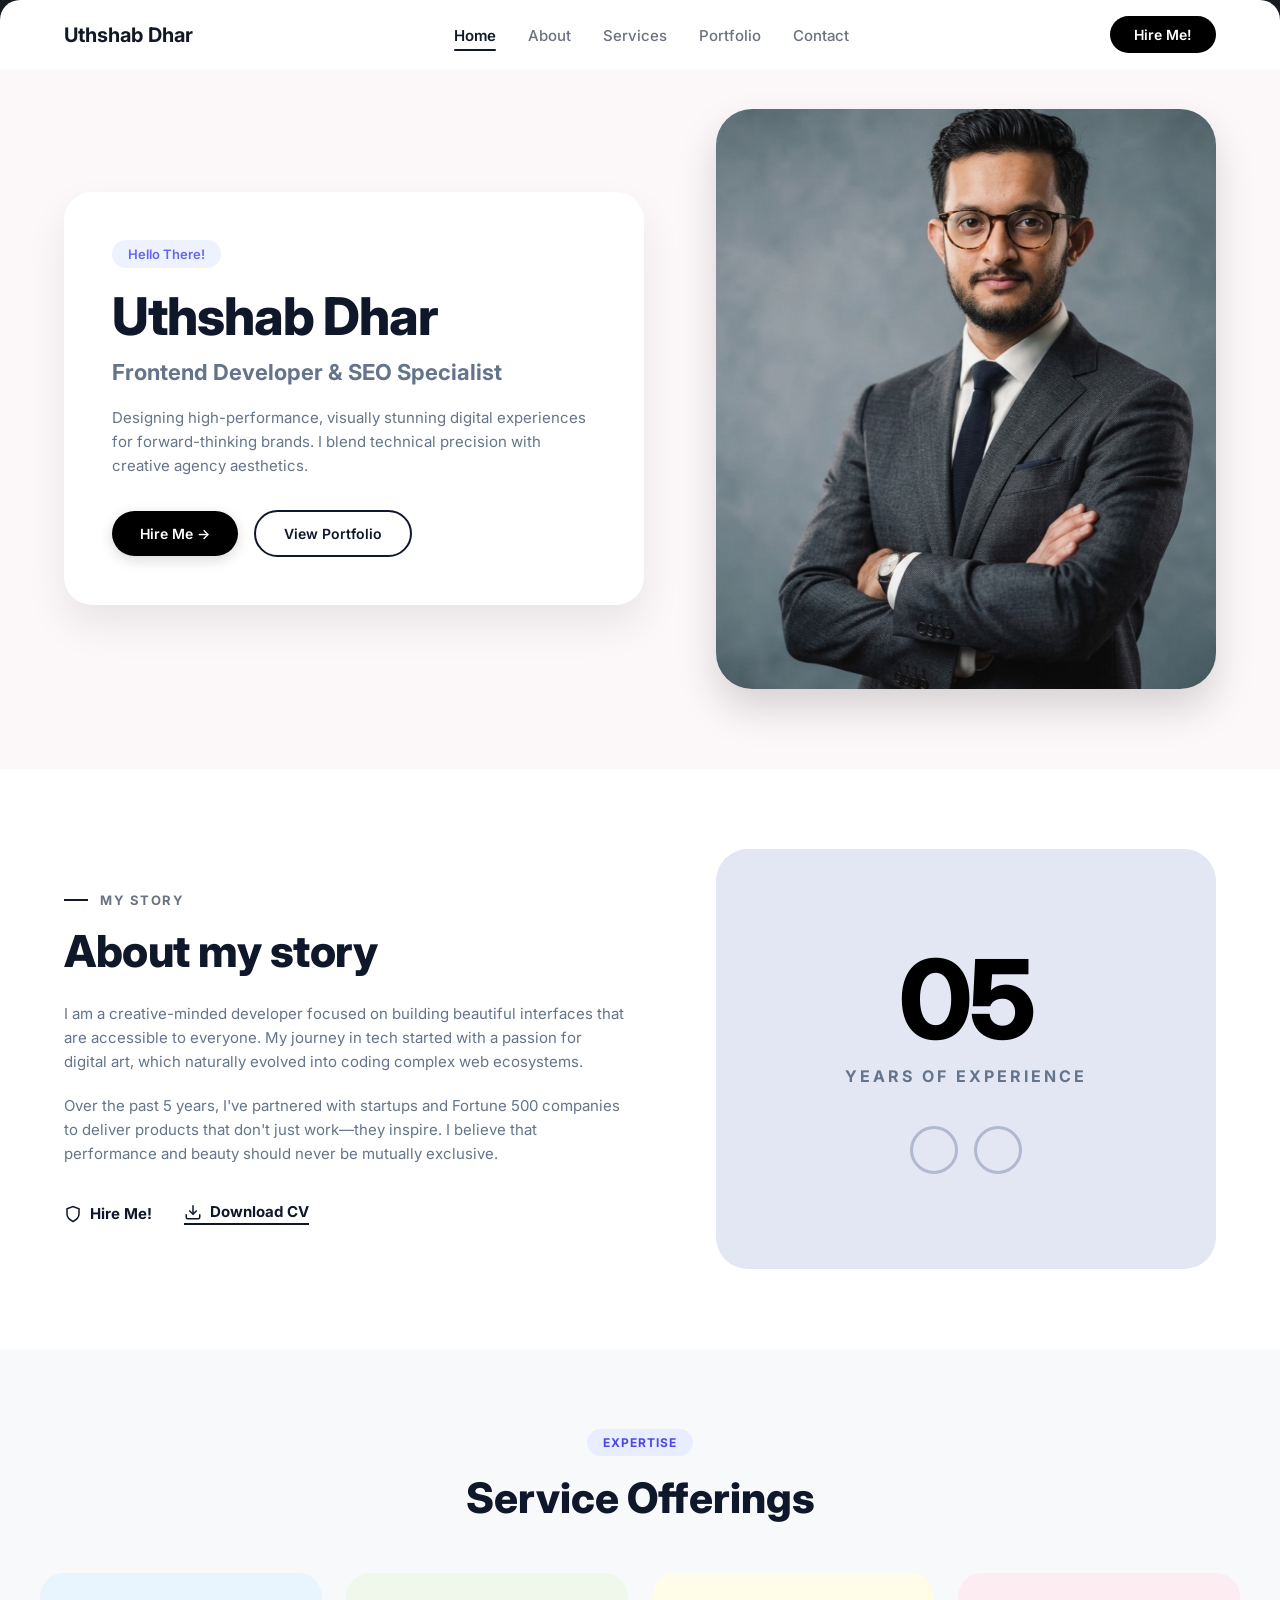
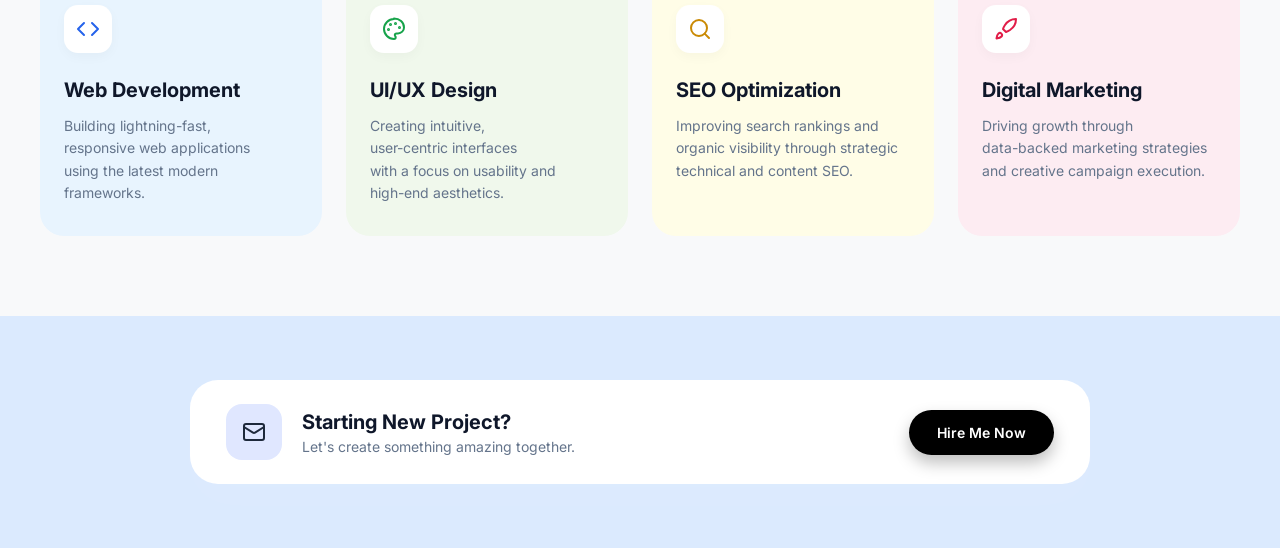
==== index.html @ c1a47508 "Update portfolio code  expartise card, cta banner" ====
<!DOCTYPE html>
<html lang="en">
<head>
    <meta charset="UTF-8">
    <meta name="viewport" content="width=device-width, initial-scale=1.0">
    <title>Uthshsab Dhar</title>
    <link rel="stylesheet" href="/style.css">
</head>
<body>
  <!-- nav start -->
    <header class="navbar-container">
  <nav class="navbar">
    <!-- Brand / Name Logo -->
    <a href="#" class="logo">Uthshab Dhar</a>

    <!-- Navigation Links -->
    <ul class="nav-links">
      <li><a href="#" class="nav-link active">Home</a></li>
      <li><a href="#" class="nav-link">About</a></li>
      <li><a href="#" class="nav-link">Services</a></li>
      <li><a href="#" class="nav-link">Portfolio</a></li>
      <li><a href="#" class="nav-link">Contact</a></li>
    </ul>

    <!-- Action Button -->
    <a href="#contact" class="btn-primary">Hire Me!</a>
  </nav>
</header>
<!-- nav part end -->

<!-- hero section start -->
<section class="hero-section">
  <div class="hero-container">
    
    <!-- Left Floating Content Card -->
    <div class="hero-card">
      <span class="greeting-badge">Hello There!</span>
      
      <h1 class="hero-title">
        Uthshab Dhar
      </h1>
      
      <h2 class="hero-subtitle">
        Frontend Developer & SEO Specialist
      </h2>
      
      <p class="hero-description">
        Designing high-performance, visually stunning digital experiences for forward-thinking brands. I blend technical precision with creative agency aesthetics.
      </p>
      
      <div class="hero-cta-group">
        <a href="#contact" class="btn-black">Hire Me &rarr;</a>
        <a href="#portfolio" class="btn-outline">View Portfolio</a>
      </div>
    </div>

    <!-- Right Image Card -->
    <div class="hero-image-wrapper">
      <img src="/Image_ icons/Uthshab portfolio.jpg" alt="Uthshab Dhar" class="hero-img" />
    </div>

  </div>
</section>

<!-- hero section end -->

<!--  My story start -->
  <section class="about-section">
  <div class="about-container">
    
    <!-- Left Column: Story Content -->
    <div class="about-content">
      <div class="section-tag">
        <span class="tag-line"></span>
        <span class="tag-text">MY STORY</span>
      </div>

      <h2 class="about-title">About my story</h2>

      <p class="about-text">
        I am a creative-minded developer focused on building beautiful interfaces that are accessible to everyone. My journey in tech started with a passion for digital art, which naturally evolved into coding complex web ecosystems.
      </p>

      <p class="about-text">
        Over the past 5 years, I've partnered with startups and Fortune 500 companies to deliver products that don't just work—they inspire. I believe that performance and beauty should never be mutually exclusive.
      </p>

      <!-- Action Links -->
      <div class="about-actions">
        <a href="#contact" class="action-btn">
          <svg width="18" height="18" viewBox="0 0 24 24" fill="none" stroke="currentColor" stroke-width="2"><path d="M12 22s8-4 8-10V5l-8-3-8 3v7c0 6 8 10 8 10z"/></svg>
          Hire Me!
        </a>
        <a href="cv.pdf" download class="action-btn download-link">
          <svg width="18" height="18" viewBox="0 0 24 24" fill="none" stroke="currentColor" stroke-width="2"><path d="M21 15v4a2 2 0 0 1-2 2H5a2 2 0 0 1-2-2v-4"/><polyline points="7 10 12 15 17 10"/><line x1="12" y1="15" x2="12" y2="3"/></svg>
          Download CV
        </a>
      </div>
    </div>

    <!-- Right Column: Experience Card -->
    <div class="experience-card">
      <div class="stat-number">05</div>
      <div class="stat-label">YEARS OF EXPERIENCE</div>
      <div class="card-dots">
        <span class="dot"></span>
        <span class="dot"></span>
      </div>
    </div>

  </div>
</section>
<!--  My story end -->

<!-- Expertise card start  -->
<section class="services-section">
  <!-- Section Badge & Header -->
  <div class="services-header">
    <span class="badge">EXPERTISE</span>
    <h2>Service Offerings</h2>
  </div>

  <!-- Cards Grid -->
  <div class="services-grid">
    <!-- Card 1: Web Development -->
    <div class="service-card card-blue">
      <div class="icon-box">
        <svg xmlns="http://www.w3.org/2000/svg" width="24" height="24" viewBox="0 0 24 24" fill="none" stroke="#2563eb" stroke-width="2" stroke-linecap="round" stroke-linejoin="round">
          <polyline points="16 18 22 12 16 6"></polyline>
          <polyline points="8 6 2 12 8 18"></polyline>
        </svg>
      </div>
      <h3>Web Development</h3>
      <p>Building lightning-fast, <br> responsive web applications <br>using the latest modern <br>frameworks.</p>
    </div>

    <!-- Card 2: UI/UX Design -->
    <div class="service-card card-green">
      <div class="icon-box">
        <svg xmlns="http://www.w3.org/2000/svg" width="24" height="24" viewBox="0 0 24 24" fill="none" stroke="#16a34a" stroke-width="2" stroke-linecap="round" stroke-linejoin="round">
          <circle cx="13.5" cy="6.5" r=".5" fill="#16a34a"></circle>
          <circle cx="17.5" cy="10.5" r=".5" fill="#16a34a"></circle>
          <circle cx="8.5" cy="7.5" r=".5" fill="#16a34a"></circle>
          <circle cx="6.5" cy="12.5" r=".5" fill="#16a34a"></circle>
          <path d="M12 2C6.5 2 2 6.5 2 12s4.5 10 10 10c.92 0 1.7-.75 1.7-1.67 0-.42-.16-.82-.44-1.12-.27-.31-.43-.71-.43-1.15 0-.92.75-1.67 1.67-1.67H16c3.31 0 6-2.69 6-6 0-4.96-4.49-9-10-9z"></path>
        </svg>
      </div>
      <h3>UI/UX Design</h3>
      <p>Creating intuitive, <br>user-centric interfaces <br> with a focus on usability and <br>high-end aesthetics.</p>
    </div>

    <!-- Card 3: SEO Optimization -->
    <div class="service-card card-yellow">
      <div class="icon-box">
        <svg xmlns="http://www.w3.org/2000/svg" width="24" height="24" viewBox="0 0 24 24" fill="none" stroke="#ca8a04" stroke-width="2" stroke-linecap="round" stroke-linejoin="round">
          <circle cx="11" cy="11" r="8"></circle>
          <line x1="21" y1="21" x2="16.65" y2="16.65"></line>
        </svg>
      </div>
      <h3>SEO Optimization</h3>
      <p>Improving search rankings and <br>organic visibility through strategic <br>technical and content SEO.</p>
    </div>

    <!-- Card 4: Digital Marketing -->
    <div class="service-card card-pink">
      <div class="icon-box">
        <svg xmlns="http://www.w3.org/2000/svg" width="24" height="24" viewBox="0 0 24 24" fill="none" stroke="#e11d48" stroke-width="2" stroke-linecap="round" stroke-linejoin="round">
          <path d="M4.5 16.5c-1.5 1.26-2 5-2 5s3.74-.5 5-2c.71-.84.7-2.13-.09-2.91a2.18 2.18 0 0 0-2.91-.09z"></path>
          <path d="m12 15-3-3a22 22 0 0 1 2-3.95A12.88 12.88 0 0 1 22 2c0 2.72-.78 7.5-6 11a22.35 22.35 0 0 1-4 2z"></path>
        </svg>
      </div>
      <h3>Digital Marketing</h3>
      <p>Driving growth through <br>data-backed marketing strategies<br> and  creative campaign execution.</p>
    </div>
  </div>

</section>

<!-- Expertise card End  -->
  <!-- CTA Banner start -->

<section class=cta_banner>  
<div class="cta-banner">
  <!-- Left Side: Icon & Text -->
  <div class="cta-left">
    <div class="cta-icon-box">
      <svg xmlns="http://www.w3.org/2000/svg" width="24" height="24" viewBox="0 0 24 24" fill="none" stroke="#1e293b" stroke-width="2" stroke-linecap="round" stroke-linejoin="round">
        <rect x="2" y="4" width="20" height="16" rx="2"></rect>
        <path d="m22 7-8.97 5.7a1.94 1.94 0 0 1-2.06 0L2 7"></path>
      </svg>
    </div>
    <div class="cta-text">
      <h3>Starting New Project?</h3>
      <p>Let's create something amazing together.</p>
    </div>
  </div>

  <!-- Right Side: Button -->
  <a href="#contact" class="cta-btn">Hire Me Now</a>
</div>
</section>
<!-- CTA Banner End -->



 
 

</body>
</html>
---- style.css ----
/* Google Font Import */
@import url('https://fonts.googleapis.com/css2?family=Inter:wght@400;500;600;700&display=swap');

/* 1. Universal Reset  */
* {
  margin: 0;
  padding: 0;
  box-sizing: border-box;
  font-family: 'Inter', sans-serif;
}

/* 2. Body Settings */
body {
  background-color: #1a1c23; /* Dark background matching your design */
}

/* 3. Outer Container (Full Width) */
.navbar-container {
  width: 100%;
}

/* 4. White Navbar Bar */
.navbar {
  display: flex;
  align-items: center;
  justify-content: space-between;
  background-color: #ffffff;
  padding: 16px 5%; /* Flexible padding for edge-to-edge feel */
  border-radius: 20px 20px 0 0; /* Smooth top corners */
  box-shadow: 0 4px 20px rgba(0, 0, 0, 0.05);
}

/* 5. Logo / Brand Name */
.logo {
  font-size: 20px;
  font-weight: 700;
  color: #111827;
  text-decoration: none;
}

/* 6. Navigation Links Container */
.nav-links {
  display: flex;
  list-style: none;
  gap: 32px;
}

/* 7. Individual Link Styles */
.nav-link {
  text-decoration: none;
  color: #6b7280;
  font-weight: 500;
  font-size: 15px;
  padding-bottom: 6px;
  transition: color 0.3s ease;
  position: relative;
}

/* Link Hover Effect */
.nav-link:hover {
  color: #111827;
}

/* Active Link State */
.nav-link.active {
  color: #111827;
  font-weight: 600;
}

/* Active Underline Indicator */
.nav-link.active::after {
  content: '';
  position: absolute;
  bottom: 0;
  left: 0;
  width: 100%;
  height: 2px;
  background-color: #111827;
  border-radius: 2px;
}

/* 8. Call To Action Button ("Hire Me!") */
.btn-primary {
  text-decoration: none;
  background-color: #000000;
  color: #ffffff;
  font-weight: 600;
  font-size: 14px;
  padding: 10px 24px;
  border-radius: 50px;
  transition: all 0.3s ease;
}

/* Button Hover State */
.btn-primary:hover {
  background-color: #27272a;
  transform: translateY(-1px);
}

/* nav part end  */

/* hero section start */

/* Hero Section Outer Wrapper */
.hero-section {
  width: 100%;
  padding: 40px 5% 80px 5%;
  background-color: #FCF8FA; /* Dark background matching the page theme */
}

/* Flex Container for Hero Content & Image */
.hero-container {
  max-width: 1200px;
  margin: 0 auto;
  display: flex;
  align-items: center;
  justify-content: space-between;
  gap: 40px;
}

/* --- LEFT CARD --- */
.hero-card {
  flex: 1;
  max-width: 580px;
  background-color: #ffffff;
  padding: 48px;
  border-radius: 28px;
  box-shadow: 0 20px 40px rgba(0, 0, 0, 0.08);
}

/* "Hello There!" Badge */
.greeting-badge {
  display: inline-block;
  background-color: #eef2ff;
  color: #6366f1;
  font-size: 13px;
  font-weight: 600;
  padding: 6px 16px;
  border-radius: 50px;
  margin-bottom: 20px;
}

/* Main Name Headline */
.hero-title {
  font-size: 52px;
  font-weight: 800;
  color: #0f172a;
  line-height: 1.1;
  letter-spacing: -1px;
  margin-bottom: 12px;
}

/* Subtitle / Role */
.hero-subtitle {
  font-size: 22px;
  font-weight: 700;
  color: #64748b;
  line-height: 1.3;
  margin-bottom: 20px;
}

/* Paragraph Text */
.hero-description {
  font-size: 15px;
  color: #64748b;
  line-height: 1.6;
  margin-bottom: 32px;
}

/* CTA Buttons Group */
.hero-cta-group {
  display: flex;
  align-items: center;
  gap: 16px;
}

/* Black Primary Button */
.btn-black {
  display: inline-flex;
  align-items: center;
  justify-content: center;
  background-color: #000000;
  color: #ffffff;
  font-size: 14px;
  font-weight: 600;
  padding: 14px 28px;
  border-radius: 50px;
  text-decoration: none;
  box-shadow: 0 4px 14px rgba(0, 0, 0, 0.15);
  transition: all 0.3s ease;
}

.btn-black:hover {
  background-color: #27272a;
  transform: translateY(-2px);
}

/* Outline Secondary Button */
.btn-outline {
  display: inline-flex;
  align-items: center;
  justify-content: center;
  background-color: transparent;
  color: #0f172a;
  font-size: 14px;
  font-weight: 600;
  padding: 13px 28px;
  border-radius: 50px;
  border: 2px solid #0f172a;
  text-decoration: none;
  transition: all 0.3s ease;
}

.btn-outline:hover {
  background-color: #0f172a;
  color: #ffffff;
  transform: translateY(-2px);
}

/* --- RIGHT IMAGE --- */
.hero-image-wrapper {
  flex: 1;
  max-width: 500px;
  display: flex;
  justify-content: center;
}

.hero-img {
  width: 100%;
  height: 100%;
  object-fit: cover;
  border-radius: 36px;
  box-shadow: 0 20px 40px rgba(0, 0, 0, 0.15);

  animation: floatUpDown 4s ease-in-out infinite;
}
@keyframes floatUpDown {
  0% {
    transform: translateY(0px); /* Starting position */
  }
  50% {
    transform: translateY(-15px); /* Moves UP by 15px */
  }
  100% {
    transform: translateY(0px); /* Returns DOWN to starting position */
  }
}
/* --- RESPONSIVE MOBILE STYLES --- */
@media (max-width: 992px) {
  .hero-container {
    flex-direction: column;
  }
  
  .hero-card, 
  .hero-image-wrapper {
    max-width: 100%;
  }
  
  .hero-title {
    font-size: 40px;
  }
}


/* hero section End */

/* my story section start */
/* About Section Base */
.about-section {
  width: 100%;
  padding: 80px 5%;
  background-color: #ffffff;
}

.about-container {
  max-width: 1200px;
  margin: 0 auto;
  display: flex;
  align-items: center;
  justify-content: space-between;
  gap: 60px;
}

/* Left Column Styling */
.about-content {
  flex: 1;
  max-width: 560px;
}

.section-tag {
  display: flex;
  align-items: center;
  gap: 12px;
  margin-bottom: 16px;
}

.tag-line {
  width: 24px;
  height: 2px;
  background-color: #111827;
}

.tag-text {
  font-size: 13px;
  font-weight: 700;
  letter-spacing: 1.5px;
  color: #6b7280;
}

.about-title {
  font-size: 44px;
  font-weight: 800;
  color: #0f172a;
  letter-spacing: -0.5px;
  margin-bottom: 24px;
}

.about-text {
  font-size: 15px;
  line-height: 1.6;
  color: #64748b;
  margin-bottom: 20px;
}

/* Action Links */
.about-actions {
  display: flex;
  align-items: center;
  gap: 32px;
  margin-top: 36px;
}

.action-btn {
  display: inline-flex;
  align-items: center;
  gap: 8px;
  font-size: 15px;
  font-weight: 700;
  color: #0f172a;
  text-decoration: none;
  transition: opacity 0.2s ease;
}

.action-btn:hover {
  opacity: 0.7;
}

.download-link {
  border-bottom: 2px solid #0f172a;
  padding-bottom: 2px;
}

/* Right Card Styling */
.experience-card {
  flex: 1;
  max-width: 500px;
  height: 420px;
  background-color: #e2e7f3; /* Soft bluish pastel */
  border-radius: 32px;
  display: flex;
  flex-direction: column;
  align-items: center;
  justify-content: center;
  padding: 40px;
  
}

.stat-number {
  font-size: 110px;
  font-weight: 800;
  color: #000000;
  line-height: 1;
  letter-spacing: -3px;
  margin-bottom: 12px;
}

.stat-label {
  font-size: 16px;
  font-weight: 700;
  letter-spacing: 3px;
  color: #64748b;
  text-transform: uppercase;
  margin-bottom: 40px;
}

.card-dots {
  display: flex;
  gap: 16px;
}



.dot {
  width: 48px;
  height: 48px;
  border: 3px solid #b0b9cf;
  border-radius: 50%;
}

/* Responsive Layout */
@media (max-width: 992px) {
  .about-container {
    flex-direction: column;
  }
  
  .about-content,
  .experience-card {
    max-width: 100%;
    width: 100%;
  }
}

/* my story section End */

/* Experise section start  */
/* Section Container */
.services-section {
  padding: 80px 20px;
  background-color: #f8f9fa;
  display: flex;
  flex-direction: column;
  align-items: center;
  font-family: system-ui, -apple-system, BlinkMacSystemFont, 'Segoe UI', Roboto, sans-serif;
}

/* Header & Badge */
.services-header {
  text-align: center;
  margin-bottom: 50px;
}

.badge {
  display: inline-block;
  background-color: #e8edff;
  color: #4f46e5;
  font-size: 12px;
  font-weight: 700;
  letter-spacing: 1px;
  padding: 6px 16px;
  border-radius: 20px;
  margin-bottom: 16px;
  text-transform: uppercase;
}

.services-header h2 {
  font-size: 42px;
  font-weight: 800;
  color: #0f172a;
  margin: 0;
}

/* Services Grid Layout */
.services-grid {
  display: grid;
  grid-template-columns: repeat(4, 1fr);
  gap: 24px;
  max-width: 1200px;
  width: 100%;
}

/* Base Card Styling */
.service-card {
  padding: 32px 24px;
  border-radius: 24px;
  display: flex;
  flex-direction: column;
  align-items: flex-start;
  position: relative;
  cursor: pointer;
  /* Smooth transitions for lift & shadow */
  transition: transform 0.35s cubic-bezier(0.34, 1.56, 0.64, 1), 
              box-shadow 0.35s ease, 
              background-color 0.3s ease;
}

/* Base Card Background Themes */
.card-blue { background-color: #e8f4fe; }
.card-green { background-color: #f0f8ec; }
.card-yellow { background-color: #fffde7; }
.card-pink { background-color: #fdecf2; }

/* Icon Box Styling */
.icon-box {
  width: 48px;
  height: 48px;
  background-color: #ffffff;
  border-radius: 14px;
  display: flex;
  align-items: center;
  justify-content: center;
  margin-bottom: 24px;
  box-shadow: 0 4px 12px rgba(0, 0, 0, 0.03);
  /* Smooth scale transition for icon */
  transition: transform 0.35s cubic-bezier(0.34, 1.56, 0.64, 1), 
              box-shadow 0.35s ease;
}

/* Typography inside Cards */
.service-card h3 {
  font-size: 20px;
  font-weight: 700;
  color: #0f172a;
  margin: 0 0 12px 0;
  line-height: 1.3;
}

.service-card p {
  font-size: 14px;
  line-height: 1.6;
  color: #64748b;
  margin: 0;
}

/* ======================================================
   HOVER EFFECTS & MICRO-INTERACTIONS
   ====================================================== */

/* 1. Card Lift & Floating Shadow */
.service-card:hover {
  transform: translateY(-10px) scale(1.02);
  box-shadow: 0 20px 30px -10px rgba(0, 0, 0, 0.08);
}

/* 2. Icon Pop & Tilt on Card Hover */
.service-card:hover .icon-box {
  transform: scale(1.15) rotate(-4deg);
  box-shadow: 0 8px 16px rgba(0, 0, 0, 0.08);
}

/* 3. Theme Color Shifts on Hover */
.card-blue:hover { background-color: #dbeafe; }
.card-green:hover { background-color: #dcfce7; }
.card-yellow:hover { background-color: #fef9c3; }
.card-pink:hover { background-color: #fce7f3; }

/* Responsive Grid Layout */
@media (max-width: 1024px) {
  .services-grid {
    grid-template-columns: repeat(2, 1fr);
  }
}

@media (max-width: 640px) {
  .services-grid {
    grid-template-columns: 1fr;
  }
}

/* Experise section End  */

/* CTA Banner start */

/* Container Banner Card */
.cta_banner {
  background-color: #dbeafe;
  padding: 40px 20px;
  width: 100%;
}
.cta-banner {
  background-color: #ffffff;
  border-radius: 28px;
  padding: 24px 36px;
  max-width: 900px;
  width: 100%;
  margin: 24px auto;
  display: flex;
  align-items: center;
  justify-content: space-between;
  box-shadow: 0 20px 40px rgba(253, 249, 249, 0.06);    
  font-family: system-ui, -apple-system, BlinkMacSystemFont, 'Segoe UI', Roboto, sans-serif;
}

/* Left Content Wrapper */
.cta-left {
  display: flex;
  align-items: center;
  gap: 20px;
}

/* Icon Box */
.cta-icon-box {
  width: 56px;
  height: 56px;
  background-color: #e0e7ff; /* Subtle blue/purple tint */
  border-radius: 16px;
  display: flex;
  align-items: center;
  justify-content: center;
  flex-shrink: 0;
}

/* Text Content */
.cta-text h3 {
  font-size: 20px;
  font-weight: 700;
  color: #0f172a;
  margin: 0 0 4px 0;
}

.cta-text p {
  font-size: 14px;
  color: #64748b;
  margin: 0;
}

/* Action Button */
.cta-btn {
  background-color: #000000;
  color: #ffffff;
  font-size: 14px;
  font-weight: 600;
  padding: 14px 28px;
  border-radius: 50px;
  text-decoration: none;
  box-shadow: 0 8px 16px rgba(0, 0, 0, 0.25);
  transition: transform 0.2s ease, box-shadow 0.2s ease, background-color 0.2s ease;
  white-space: nowrap;
}

/* Button Micro-interaction */
.cta-btn:hover {
  background-color: #1a1a1a;
  transform: translateY(-2px);
  box-shadow: 0 12px 20px rgba(0, 0, 0, 0.35);
}

/* Mobile Responsiveness */
@media (max-width: 640px) {
  .cta-banner {
    flex-direction: column;
    gap: 24px;
    text-align: center;
    padding: 28px 20px;
  }
  
  .cta-left {
    flex-direction: column;
  }
  
  .cta-btn {
    width: 100%;
    text-align: center;
  }
}

/* CTA Banner End */
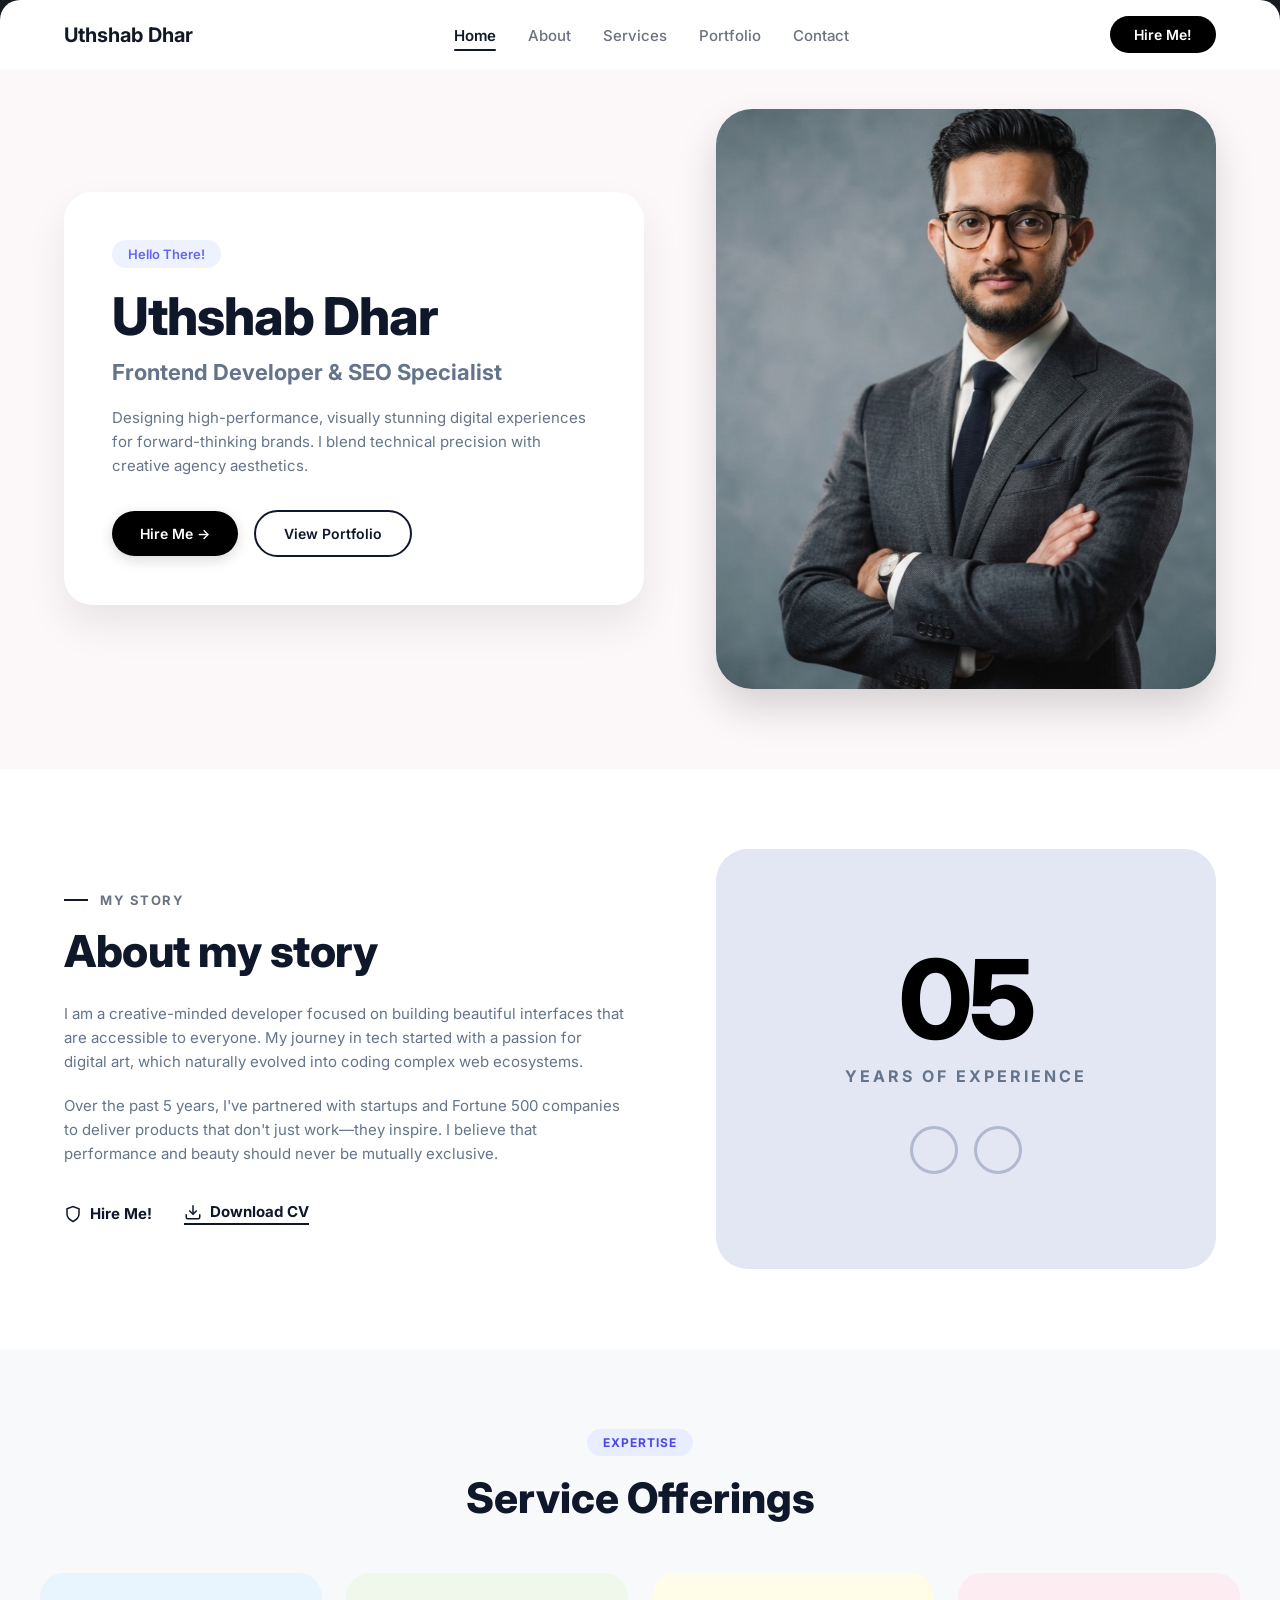
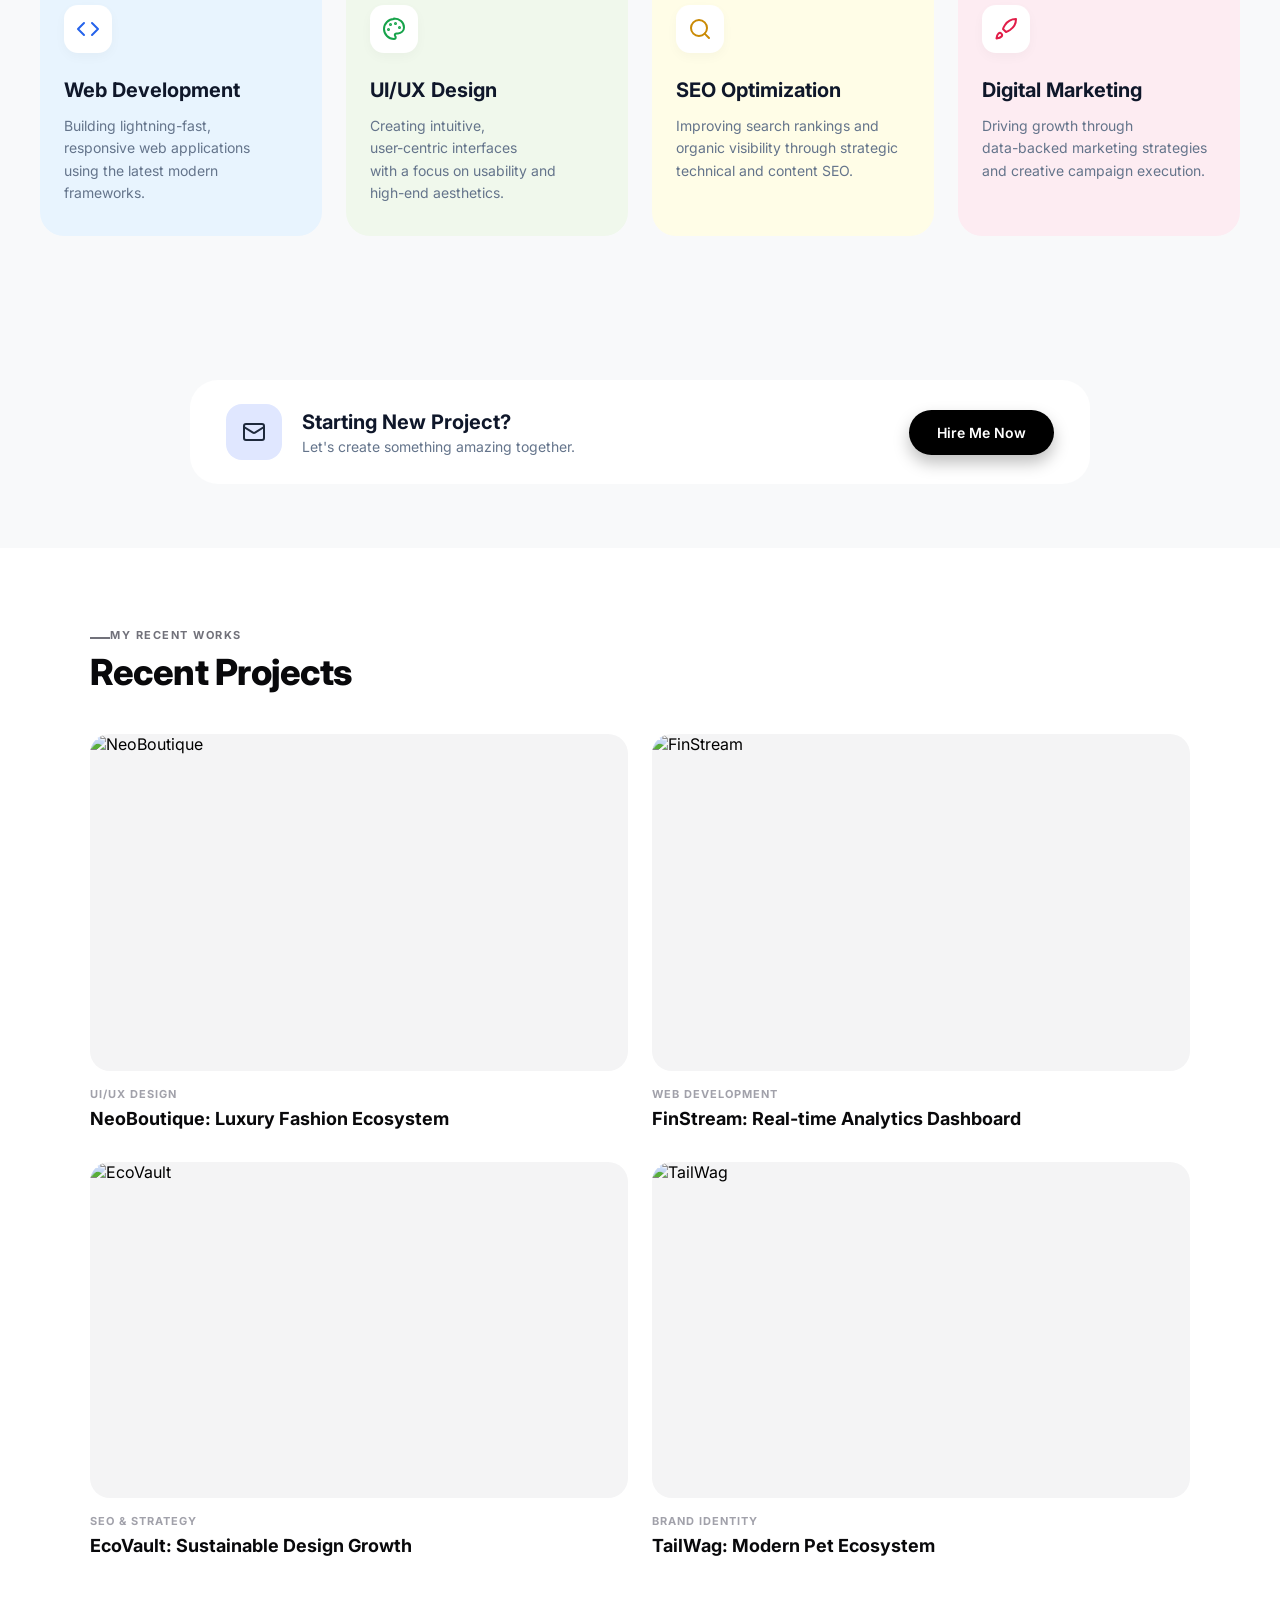
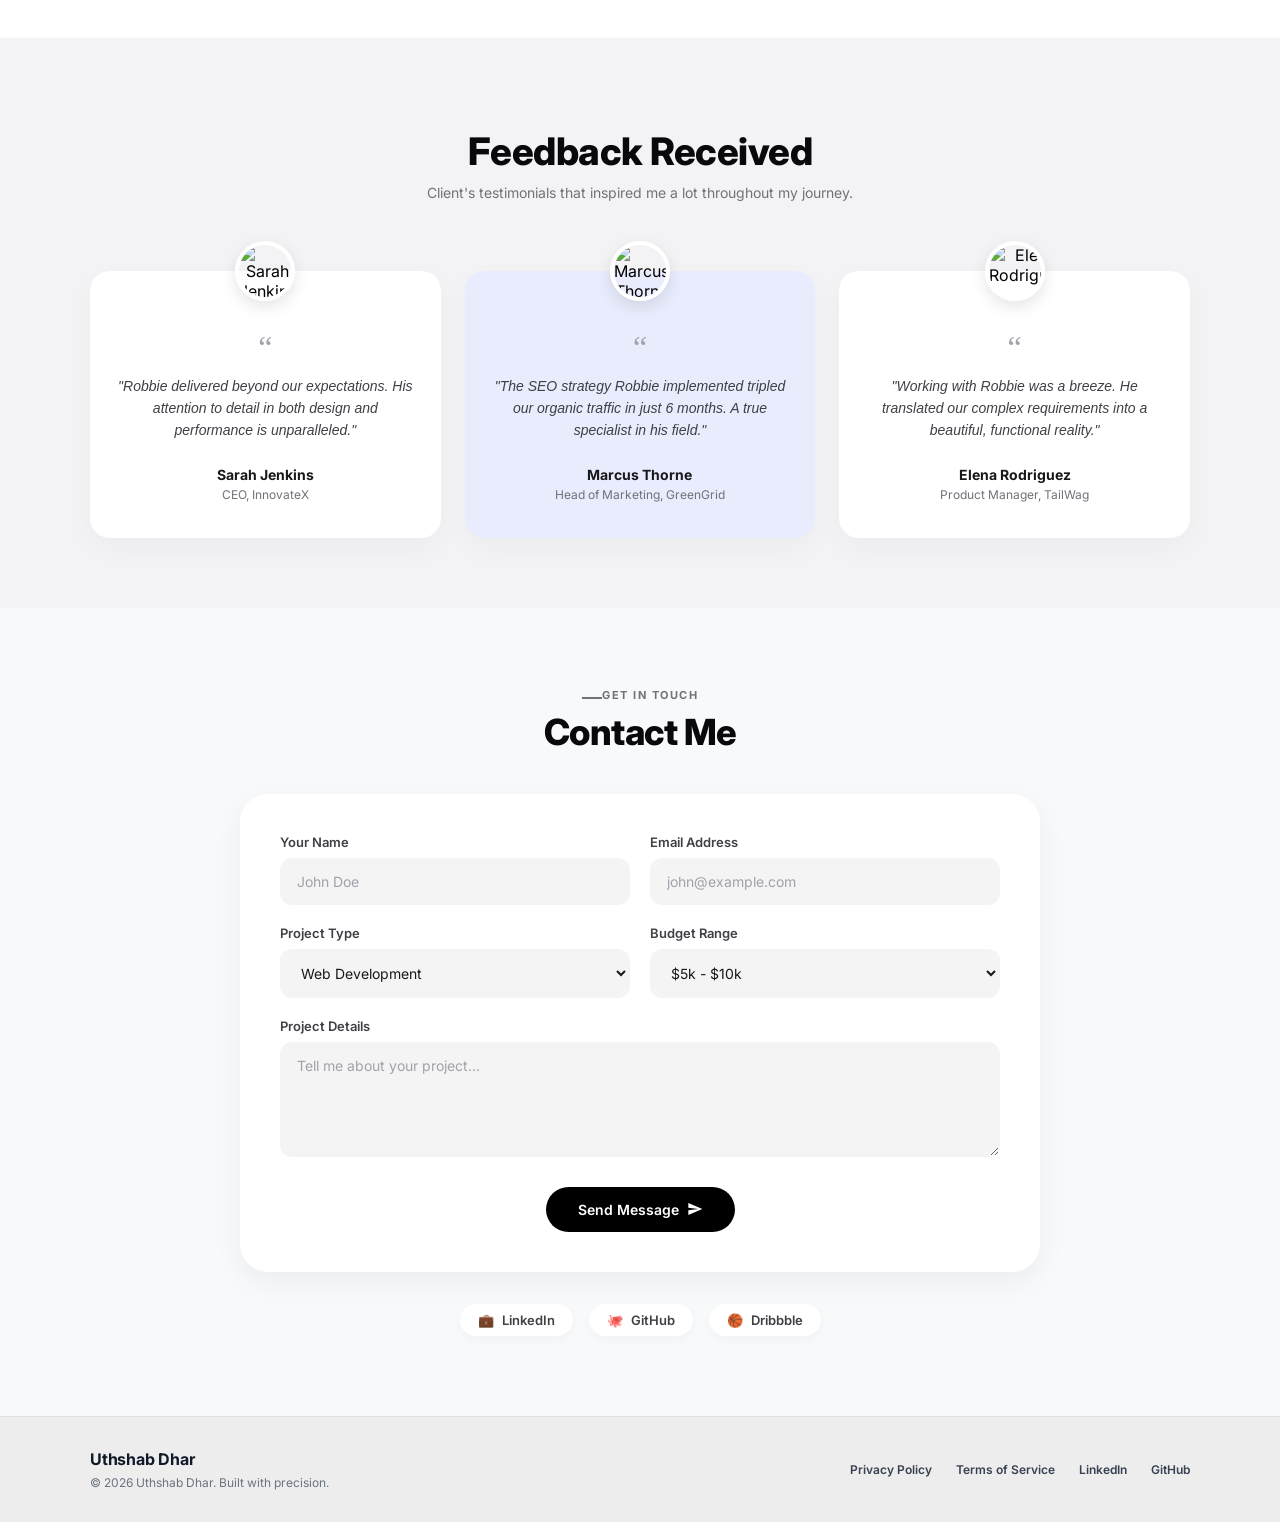
==== commit fe73debd: "Update portfolio code  expartise card, cta banner" ====
--- a/index.html
+++ b/index.html
@@ -200,7 +200,237 @@
 </div>
 </section>
 <!-- CTA Banner End -->
-
+ <!-- Recent Project Section start  -->
+
+ <section class="recent-projects-section">
+  <div class="projects-container">
+    <!-- Subtitle & Heading -->
+    <div class="section-header">
+      <span class="sub-heading">MY RECENT WORKS</span>
+      <h2 class="section-title">Recent Projects</h2>
+    </div>
+
+    <!-- Projects Grid -->
+    <div class="projects-grid">
+      
+      <!-- Project Card 1 -->
+      <div class="project-card">
+        <div class="image-wrapper">
+          <img src="path-to-your-image1.jpg" alt="NeoBoutique" />
+        </div>
+        <div class="project-info">
+          <span class="project-category">UI/UX DESIGN</span>
+          <h3 class="project-title">NeoBoutique: Luxury Fashion Ecosystem</h3>
+        </div>
+      </div>
+
+      <!-- Project Card 2 -->
+      <div class="project-card">
+        <div class="image-wrapper">
+          <img src="path-to-your-image2.jpg" alt="FinStream" />
+        </div>
+        <div class="project-info">
+          <span class="project-category">WEB DEVELOPMENT</span>
+          <h3 class="project-title">FinStream: Real-time Analytics Dashboard</h3>
+        </div>
+      </div>
+
+      <!-- Project Card 3 -->
+      <div class="project-card">
+        <div class="image-wrapper">
+          <img src="path-to-your-image3.jpg" alt="EcoVault" />
+        </div>
+        <div class="project-info">
+          <span class="project-category">SEO & STRATEGY</span>
+          <h3 class="project-title">EcoVault: Sustainable Design Growth</h3>
+        </div>
+      </div>
+
+      <!-- Project Card 4 -->
+      <div class="project-card">
+        <div class="image-wrapper">
+          <img src="path-to-your-image4.jpg" alt="TailWag" />
+        </div>
+        <div class="project-info">
+          <span class="project-category">BRAND IDENTITY</span>
+          <h3 class="project-title">TailWag: Modern Pet Ecosystem</h3>
+        </div>
+      </div>
+
+    </div>
+  </div>
+</section>
+
+ <!-- Recent Project Section End -->
+
+ <!-- Feedback Section  Start -->
+  <section class="feedback-section">
+  <div class="feedback-container">
+    
+    <!-- Section Header -->
+    <div class="feedback-header">
+      <h2 class="feedback-title">Feedback Received</h2>
+      <p class="feedback-subtitle">Client's testimonials that inspired me a lot throughout my journey.</p>
+    </div>
+
+    <!-- Testimonials Grid -->
+    <div class="testimonials-grid">
+      
+      <!-- Card 1 -->
+      <div class="testimonial-card">
+        <div class="avatar-wrapper">
+          <img src="path-to-avatar1.jpg" alt="Sarah Jenkins" />
+        </div>
+        <div class="quote-mark">“</div>
+        <p class="testimonial-text">
+          "Robbie delivered beyond our expectations. His attention to detail in both design and performance is unparalleled."
+        </p>
+        <div class="client-info">
+          <h4 class="client-name">Sarah Jenkins</h4>
+          <span class="client-role">CEO, InnovateX</span>
+        </div>
+      </div>
+
+      <!-- Card 2 (Highlighted Soft Lavender) -->
+      <div class="testimonial-card highlighted">
+        <div class="avatar-wrapper">
+          <img src="path-to-avatar2.jpg" alt="Marcus Thorne" />
+        </div>
+        <div class="quote-mark">“</div>
+        <p class="testimonial-text">
+          "The SEO strategy Robbie implemented tripled our organic traffic in just 6 months. A true specialist in his field."
+        </p>
+        <div class="client-info">
+          <h4 class="client-name">Marcus Thorne</h4>
+          <span class="client-role">Head of Marketing, GreenGrid</span>
+        </div>
+      </div>
+
+      <!-- Card 3 -->
+      <div class="testimonial-card">
+        <div class="avatar-wrapper">
+          <img src="path-to-avatar3.jpg" alt="Elena Rodriguez" />
+        </div>
+        <div class="quote-mark">“</div>
+        <p class="testimonial-text">
+          "Working with Robbie was a breeze. He translated our complex requirements into a beautiful, functional reality."
+        </p>
+        <div class="client-info">
+          <h4 class="client-name">Elena Rodriguez</h4>
+          <span class="client-role">Product Manager, TailWag</span>
+        </div>
+      </div>
+
+    </div>
+  </div>
+</section>
+ <!-- Feedback Section  End -->
+
+ <!-- Contact Section start  -->
+  <section class="contact-section">
+  <div class="contact-container">
+    
+    <!-- Section Header -->
+    <div class="contact-header">
+      <span class="sub-heading">GET IN TOUCH</span>
+      <h2 class="section-title">Contact Me</h2>
+    </div>
+
+    <!-- Contact Form Card -->
+    <div class="contact-card">
+      <form class="contact-form">
+        
+        <!-- Row 1: Name & Email -->
+        <div class="form-row">
+          <div class="form-group">
+            <label for="name">Your Name</label>
+            <input type="text" id="name" placeholder="John Doe" required />
+          </div>
+          <div class="form-group">
+            <label for="email">Email Address</label>
+            <input type="email" id="email" placeholder="john@example.com" required />
+          </div>
+        </div>
+
+        <!-- Row 2: Project Type & Budget Range -->
+        <div class="form-row">
+          <div class="form-group">
+            <label for="project-type">Project Type</label>
+            <select id="project-type">
+              <option value="web-dev">Web Development</option>
+              <option value="seo">SEO & Strategy</option>
+              <option value="ui-ux">UI/UX Design</option>
+            </select>
+          </div>
+          <div class="form-group">
+            <label for="budget">Budget Range</label>
+            <select id="budget">
+              <option value="5k-10k">$5k - $10k</option>
+              <option value="10k-20k">$10k - $20k</option>
+              <option value="20k+">$20k+</option>
+            </select>
+          </div>
+        </div>
+
+        <!-- Row 3: Project Details -->
+        <div class="form-group full-width">
+          <label for="details">Project Details</label>
+          <textarea id="details" rows="5" placeholder="Tell me about your project..."></textarea>
+        </div>
+
+        <!-- Submit Button -->
+        <div class="button-wrapper">
+          <button type="submit" class="submit-btn">
+            Send Message
+            <svg xmlns="http://www.w3.org/2000/svg" width="16" height="16" viewBox="0 0 24 24" fill="currentColor">
+              <path d="M2.01 21L23 12 2.01 3 2 10l15 2-15 2z"/>
+            </svg>
+          </button>
+        </div>
+
+      </form>
+    </div>
+
+    <!-- Social Links -->
+    <div class="social-links">
+      <a href="#" class="social-btn">
+        <span class="social-icon">💼</span> LinkedIn
+      </a>
+      <a href="#" class="social-btn">
+        <span class="social-icon">🐙</span> GitHub
+      </a>
+      <a href="#" class="social-btn">
+        <span class="social-icon">🏀</span> Dribbble
+      </a>
+    </div>
+
+  </div>
+</section>
+ <!-- Contact Section End  -->
+
+<!-- Footer Section start -->
+<footer class="site-footer">
+  <div class="footer-container">
+    
+    <!-- Left Side: Brand Name & Copyright -->
+    <div class="footer-left">
+      <h3 class="footer-brand">Uthshab Dhar</h3>
+      <p class="footer-copyright">&copy; 2026 Uthshab Dhar. Built with precision.</p>
+    </div>
+
+    <!-- Right Side: Footer Navigation Links -->
+    <div class="footer-right">
+      <nav class="footer-links">
+        <a href="#privacy">Privacy Policy</a>
+        <a href="#terms">Terms of Service</a>
+        <a href="https://linkedin.com" target="_blank" rel="noopener noreferrer">LinkedIn</a>
+        <a href="https://github.com" target="_blank" rel="noopener noreferrer">GitHub</a>
+      </nav>
+    </div>
+
+  </div>
+</footer>
+<!-- Footer Section End -->
 
 
  
--- a/style.css
+++ b/style.css
@@ -552,7 +552,7 @@
 
 /* Container Banner Card */
 .cta_banner {
-  background-color: #dbeafe;
+  background-color: #F8F9FA;
   padding: 40px 20px;
   width: 100%;
 }
@@ -643,4 +643,481 @@
   }
 }
 
-/* CTA Banner End */+/* CTA Banner End */
+
+/* Recent project section Start */
+
+/* Container & Background */
+.recent-projects-section {
+  background-color: #ffffff; /* Or change to dark color if implementing dark theme */
+  padding: 80px 20px;
+  font-family: system-ui, -apple-system, BlinkMacSystemFont, 'Segoe UI', Roboto, sans-serif;
+}
+
+.projects-container {
+  max-width: 1100px;
+  margin: 0 auto;
+}
+
+/* Header Styles */
+.section-header {
+  margin-bottom: 40px;
+}
+
+.sub-heading {
+  display: flex;
+  align-items: center;
+  gap: 8px;
+  font-size: 11px;
+  font-weight: 700;
+  letter-spacing: 1.5px;
+  color: #71717a;
+  text-transform: uppercase;
+  margin-bottom: 8px;
+}
+
+/* Adds the small horizontal line next to MY RECENT WORKS */
+.sub-heading::before {
+  content: '';
+  display: inline-block;
+  width: 20px;
+  height: 2px;
+  background-color: #71717a;
+}
+
+.section-title {
+  font-size: 36px;
+  font-weight: 800;
+  color: #09090b;
+  margin: 0;
+  letter-spacing: -0.5px;
+}
+
+/* 2x2 Grid Layout */
+.projects-grid {
+  display: grid;
+  grid-template-columns: repeat(2, 1fr);
+  gap: 32px 24px;
+}
+
+/* Project Card */
+.project-card {
+  display: flex;
+  flex-direction: column;
+  cursor: pointer;
+}
+
+.image-wrapper {
+  width: 100%;
+  aspect-ratio: 16 / 10;
+  border-radius: 20px;
+  overflow: hidden;
+  background-color: #f4f4f5;
+  margin-bottom: 16px;
+}
+
+.image-wrapper img {
+  width: 100%;
+  height: 100%;
+  object-fit: cover;
+  display: block;
+  transition: transform 0.3s ease;
+}
+
+/* Subtle hover zoom effect */
+.project-card:hover .image-wrapper img {
+  transform: scale(1.03);
+}
+
+/* Meta & Title Details */
+.project-category {
+  font-size: 11px;
+  font-weight: 700;
+  letter-spacing: 1px;
+  color: #a1a1aa;
+  text-transform: uppercase;
+  display: block;
+  margin-bottom: 6px;
+}
+
+.project-title {
+  font-size: 18px;
+  font-weight: 700;
+  color: #09090b;
+  margin: 0;
+  line-height: 1.3;
+}
+
+/* Responsive adjustments for mobile view */
+@media (max-width: 768px) {
+  .projects-grid {
+    grid-template-columns: 1fr; /* Stacks cards into 1 column on mobile */
+  }
+}
+
+/* Recent project section End */
+
+/* Feedback Section Start */
+/* Container & Background */
+.feedback-section {
+  background-color: #f3f3f5; /* Light grey section background */
+  padding: 90px 20px 70px 20px;
+  font-family: system-ui, -apple-system, BlinkMacSystemFont, 'Segoe UI', Roboto, sans-serif;
+}
+
+.feedback-container {
+  max-width: 1100px;
+  margin: 0 auto;
+}
+
+/* Header Styles */
+.feedback-header {
+  text-align: center;
+  margin-bottom: 70px;
+}
+
+.feedback-title {
+  font-size: 38px;
+  font-weight: 800;
+  color: #09090b;
+  margin: 0 0 10px 0;
+  letter-spacing: -0.5px;
+}
+
+.feedback-subtitle {
+  font-size: 14px;
+  color: #71717a;
+  margin: 0;
+}
+
+/* Grid Layout */
+.testimonials-grid {
+  display: grid;
+  grid-template-columns: repeat(3, 1fr);
+  gap: 24px;
+}
+
+/* Base Testimonial Card */
+.testimonial-card {
+  position: relative;
+  background-color: #ffffff;
+  border-radius: 20px;
+  padding: 50px 28px 36px 28px;
+  text-align: center;
+  display: flex;
+  flex-direction: column;
+  align-items: center;
+  justify-content: space-between;
+  box-shadow: 0 10px 30px rgba(0, 0, 0, 0.03);
+  transition: transform 0.3s ease;
+}
+
+/* Soft Highlight Card (Middle) */
+.testimonial-card.highlighted {
+  background-color: #e8ecfc; /* Light blue/lavender tint */
+}
+
+/* Floating Avatar Badge */
+.avatar-wrapper {
+  position: absolute;
+  top: -30px;
+  width: 60px;
+  height: 60px;
+  border-radius: 50%;
+  overflow: hidden;
+  border: 4px solid #ffffff;
+  box-shadow: 0 6px 16px rgba(0, 0, 0, 0.1);
+}
+
+.avatar-wrapper img {
+  width: 100%;
+  height: 100%;
+  object-fit: cover;
+}
+
+/* Quote Graphic Element */
+.quote-mark {
+  font-size: 32px;
+  line-height: 1;
+  color: #a1a1aa;
+  font-family: Georgia, serif;
+  margin-top: 10px;
+  margin-bottom: 12px;
+}
+
+/* Quote Text Body */
+.testimonial-text {
+  font-size: 14px;
+  line-height: 1.6;
+  font-style: italic;
+  color: #3f3f46;
+  margin: 0 0 24px 0;
+}
+
+/* Author Details */
+.client-name {
+  font-size: 14px;
+  font-weight: 700;
+  color: #18181b;
+  margin: 0 0 4px 0;
+}
+
+.client-role {
+  font-size: 12px;
+  color: #71717a;
+  display: block;
+}
+
+/* Responsive adjustments */
+@media (max-width: 900px) {
+  .testimonials-grid {
+    grid-template-columns: 1fr;
+    gap: 50px; /* Increased gap to accommodate overlapping top avatars */
+  }
+}
+
+/* Feedback Section End */
+
+/* contact me section Start  */
+
+/* Section Background & Layout */
+.contact-section {
+  background-color: #f8f9fa;
+  padding: 80px 20px;
+  font-family: system-ui, -apple-system, BlinkMacSystemFont, 'Segoe UI', Roboto, sans-serif;
+}
+
+.contact-container {
+  max-width: 800px;
+  margin: 0 auto;
+}
+
+/* Header Styles */
+.contact-header {
+  text-align: center;
+  margin-bottom: 40px;
+}
+
+.sub-heading {
+  font-size: 11px;
+  font-weight: 700;
+  letter-spacing: 1.5px;
+  color: #71717a;
+  text-transform: uppercase;
+  display: block;
+  margin-bottom: 8px;
+}
+
+.section-title {
+  font-size: 36px;
+  font-weight: 800;
+  color: #09090b;
+  margin: 0;
+}
+
+/* White Form Card */
+.contact-card {
+  background-color: #ffffff;
+  border-radius: 28px;
+  padding: 40px;
+  box-shadow: 0 10px 30px rgba(0, 0, 0, 0.05);
+}
+
+/* Form Layout Rules */
+.contact-form {
+  display: flex;
+  flex-direction: column;
+  gap: 20px;
+}
+
+.form-row {
+  display: flex;
+  gap: 20px;
+}
+
+.form-group {
+  flex: 1;
+  display: flex;
+  flex-direction: column;
+  gap: 8px;
+}
+
+/* Labels and Inputs */
+.form-group label {
+  font-size: 13px;
+  font-weight: 600;
+  color: #3f3f46;
+}
+
+.form-group input,
+.form-group select,
+.form-group textarea {
+  width: 100%;
+  background-color: #f4f4f5;
+  border: 1px solid transparent;
+  border-radius: 12px;
+  padding: 14px 16px;
+  font-size: 14px;
+  color: #18181b;
+  outline: none;
+  box-sizing: border-box;
+}
+
+.form-group input::placeholder,
+.form-group textarea::placeholder {
+  color: #a1a1aa;
+}
+
+.form-group input:focus,
+.form-group select:focus,
+.form-group textarea:focus {
+  border-color: #000000;
+  background-color: #ffffff;
+}
+
+.form-group textarea {
+  resize: vertical;
+}
+
+/* Center Pill Button */
+.button-wrapper {
+  display: flex;
+  justify-content: center;
+  margin-top: 10px;
+}
+
+.submit-btn {
+  background-color: #000000;
+  color: #ffffff;
+  border: none;
+  border-radius: 50px;
+  padding: 14px 32px;
+  font-size: 14px;
+  font-weight: 600;
+  display: inline-flex;
+  align-items: center;
+  gap: 8px;
+  cursor: pointer;
+  transition: transform 0.2s ease, opacity 0.2s ease;
+}
+
+.submit-btn:hover {
+  opacity: 0.9;
+  transform: translateY(-2px);
+}
+
+/* Social Pills Below Card */
+.social-links {
+  display: flex;
+  justify-content: center;
+  gap: 16px;
+  margin-top: 32px;
+}
+
+.social-btn {
+  display: inline-flex;
+  align-items: center;
+  gap: 8px;
+  background-color: #ffffff;
+  padding: 8px 18px;
+  border-radius: 50px;
+  text-decoration: none;
+  color: #3f3f46;
+  font-size: 13px;
+  font-weight: 600;
+  box-shadow: 0 4px 12px rgba(0, 0, 0, 0.03);
+  transition: transform 0.2s ease;
+}
+
+.social-btn:hover {
+  transform: translateY(-2px);
+}
+
+/* Mobile Responsiveness */
+@media (max-width: 640px) {
+  .form-row {
+    flex-direction: column;
+  }
+  
+  .contact-card {
+    padding: 24px;
+  }
+
+  .social-links {
+    flex-wrap: wrap;
+  }
+}
+
+/* contact me section End */
+
+/*  Footer Section start  */
+/* Footer Container Styles */
+.site-footer {
+  background-color: #ededed;
+  padding: 32px 24px;
+  font-family: system-ui, -apple-system, BlinkMacSystemFont, 'Segoe UI', Roboto, sans-serif;
+  border-top: 1px solid #e0e0e0;
+}
+
+.footer-container {
+  max-width: 1100px;
+  margin: 0 auto;
+  display: flex;
+  align-items: center;
+  justify-content: space-between;
+}
+
+/* Left Column Styling */
+.footer-left {
+  display: flex;
+  flex-direction: column;
+  gap: 6px;
+}
+
+.footer-brand {
+  font-size: 16px;
+  font-weight: 700;
+  color: #111827;
+  margin: 0;
+  letter-spacing: -0.2px;
+}
+
+.footer-copyright {
+  font-size: 12px;
+  color: #6b7280;
+  margin: 0;
+}
+
+/* Right Column Navigation Links */
+.footer-links {
+  display: flex;
+  align-items: center;
+  gap: 24px;
+}
+
+.footer-links a {
+  font-size: 12px;
+  font-weight: 600;
+  color: #374151;
+  text-decoration: none;
+  transition: color 0.2s ease;
+}
+
+.footer-links a:hover {
+  color: #111827;
+}
+
+/* Mobile Responsiveness */
+@media (max-width: 640px) {
+  .footer-container {
+    flex-direction: column;
+    align-items: flex-start;
+    gap: 20px;
+  }
+
+  .footer-links {
+    flex-wrap: wrap;
+    gap: 16px;
+  }
+}
+/*  Footer Section end */
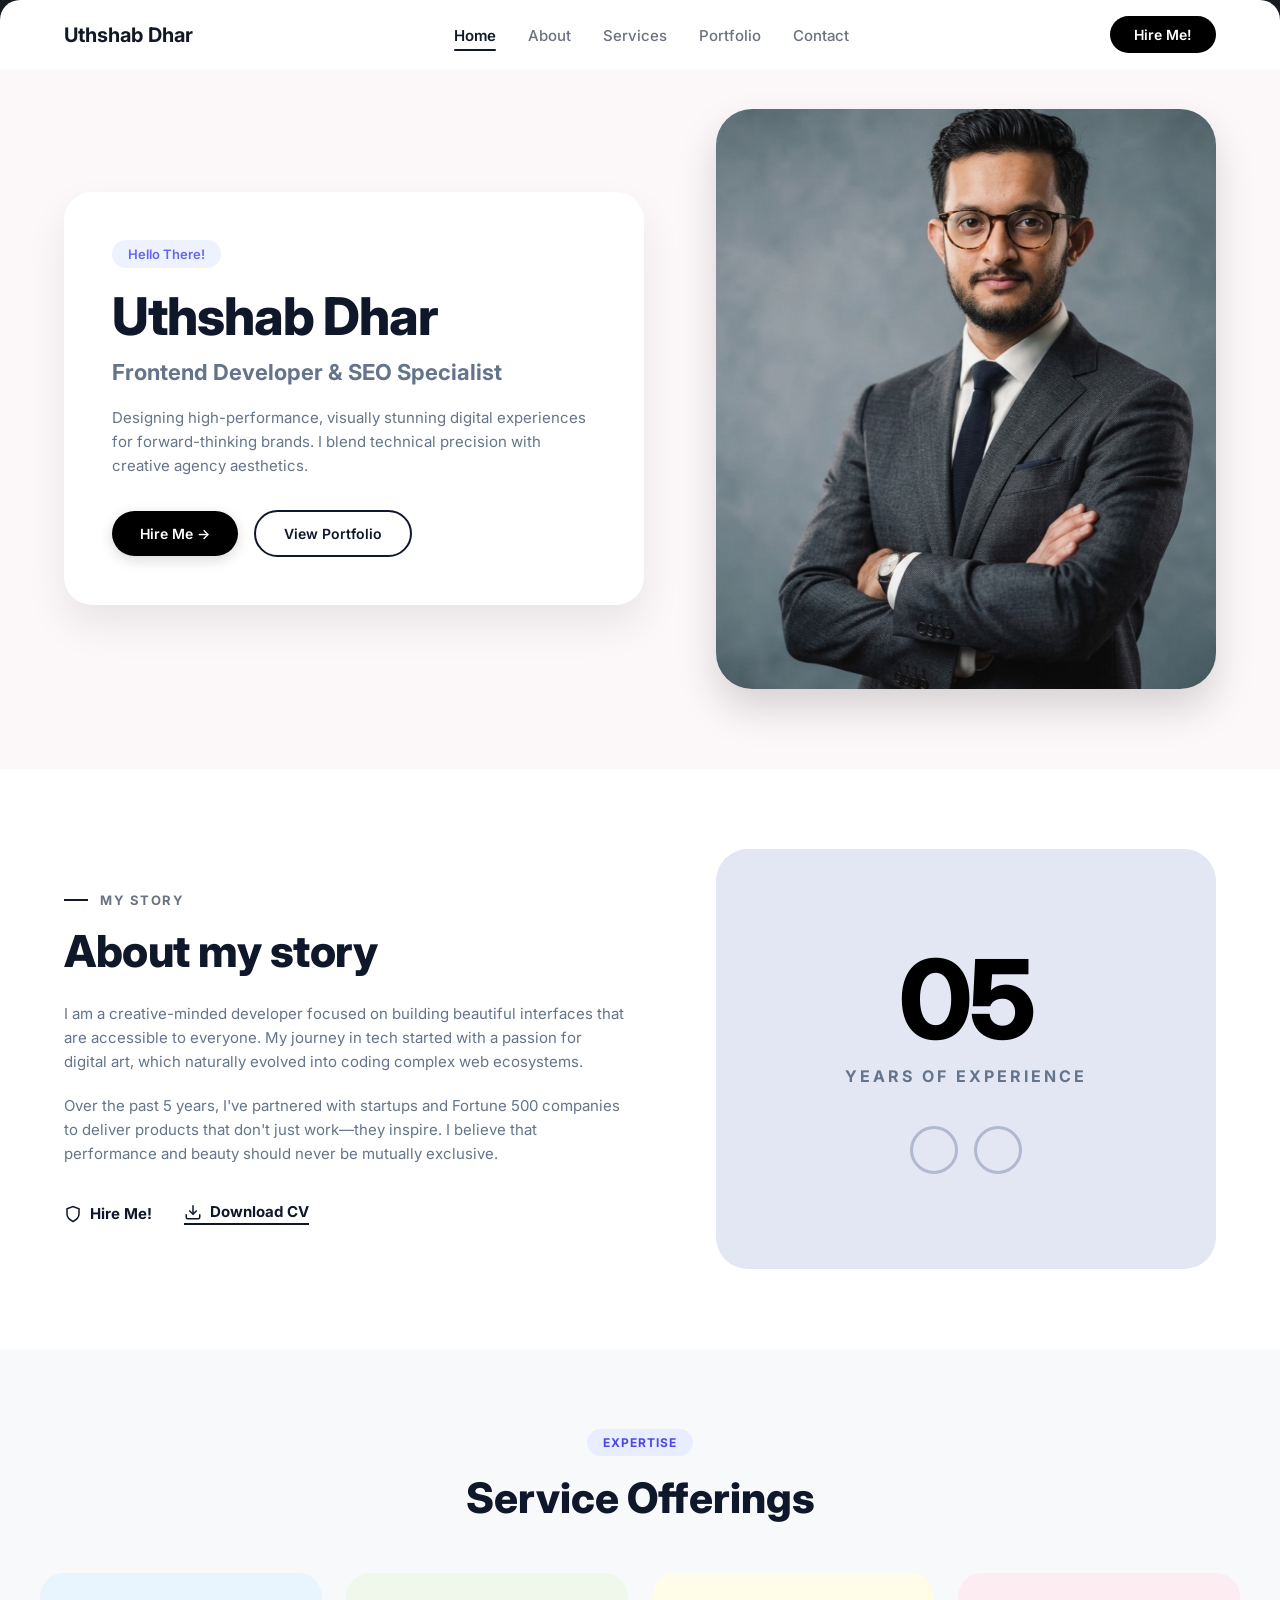
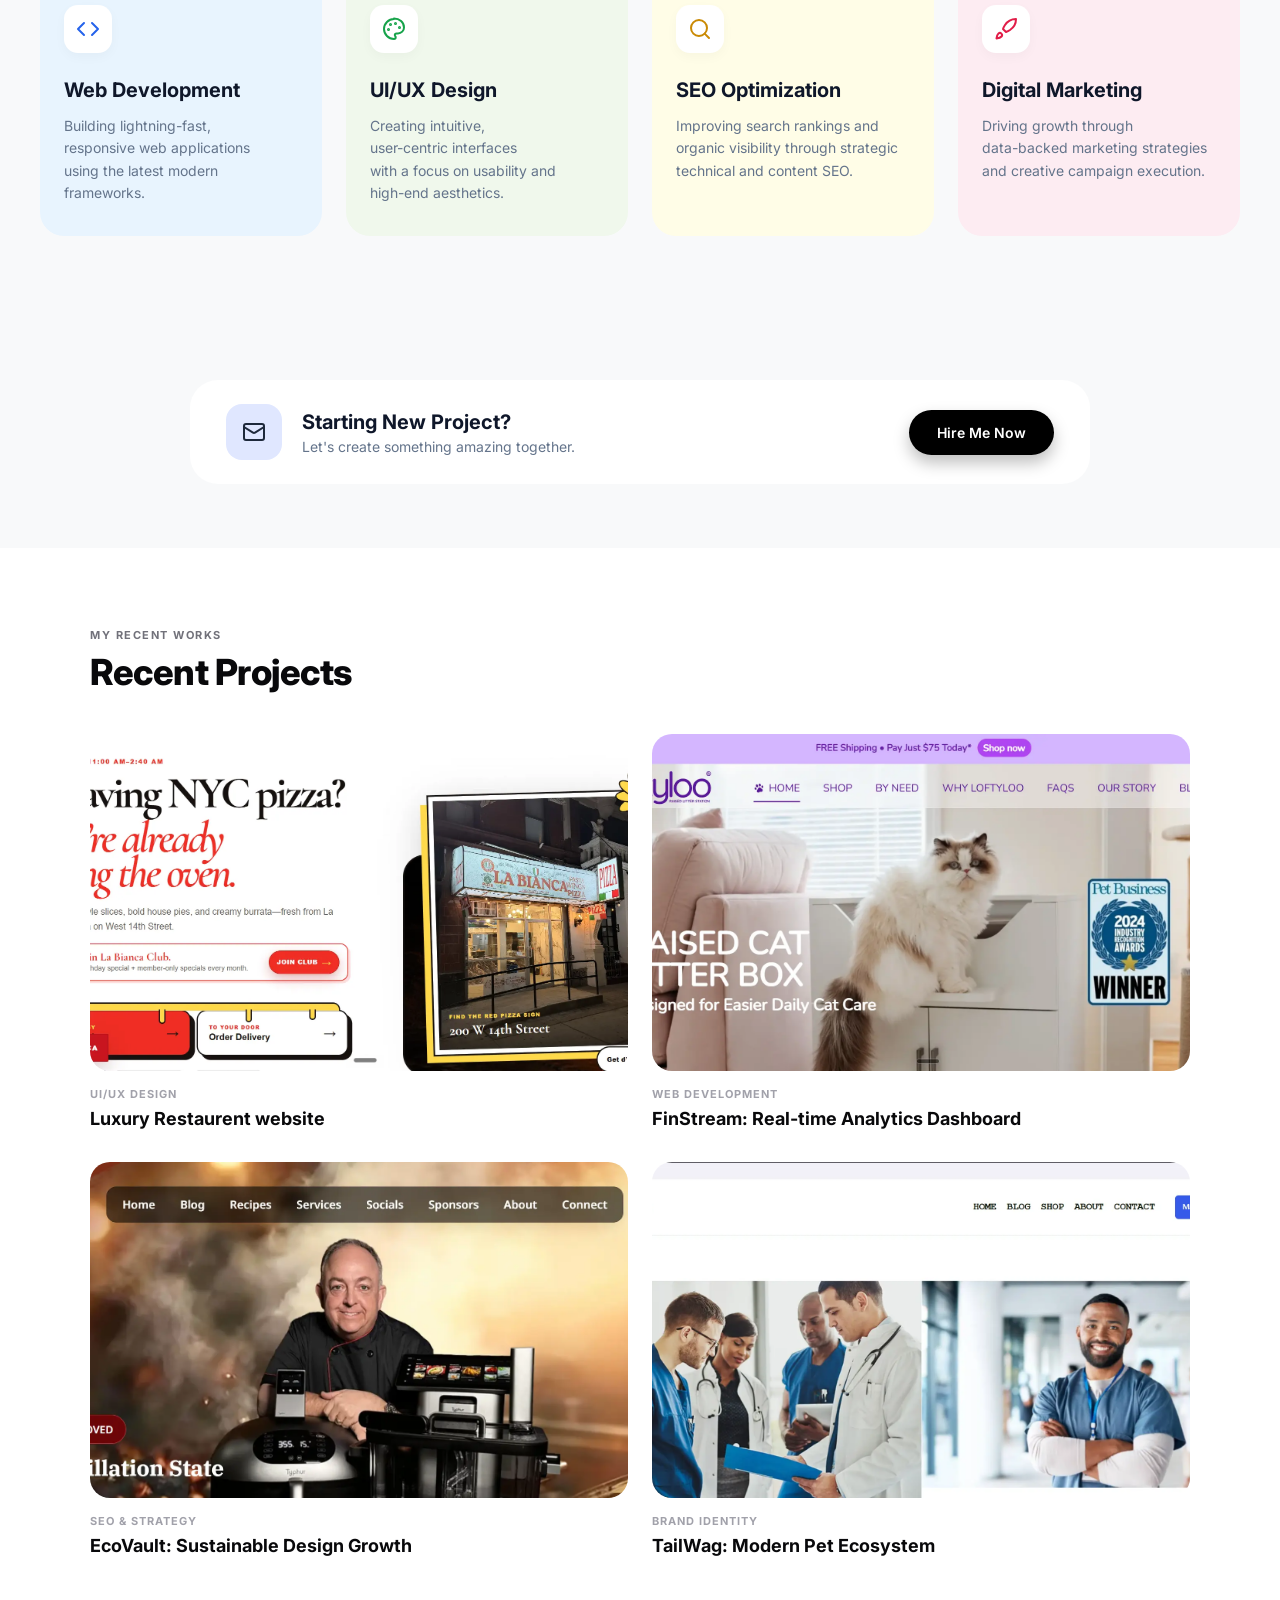
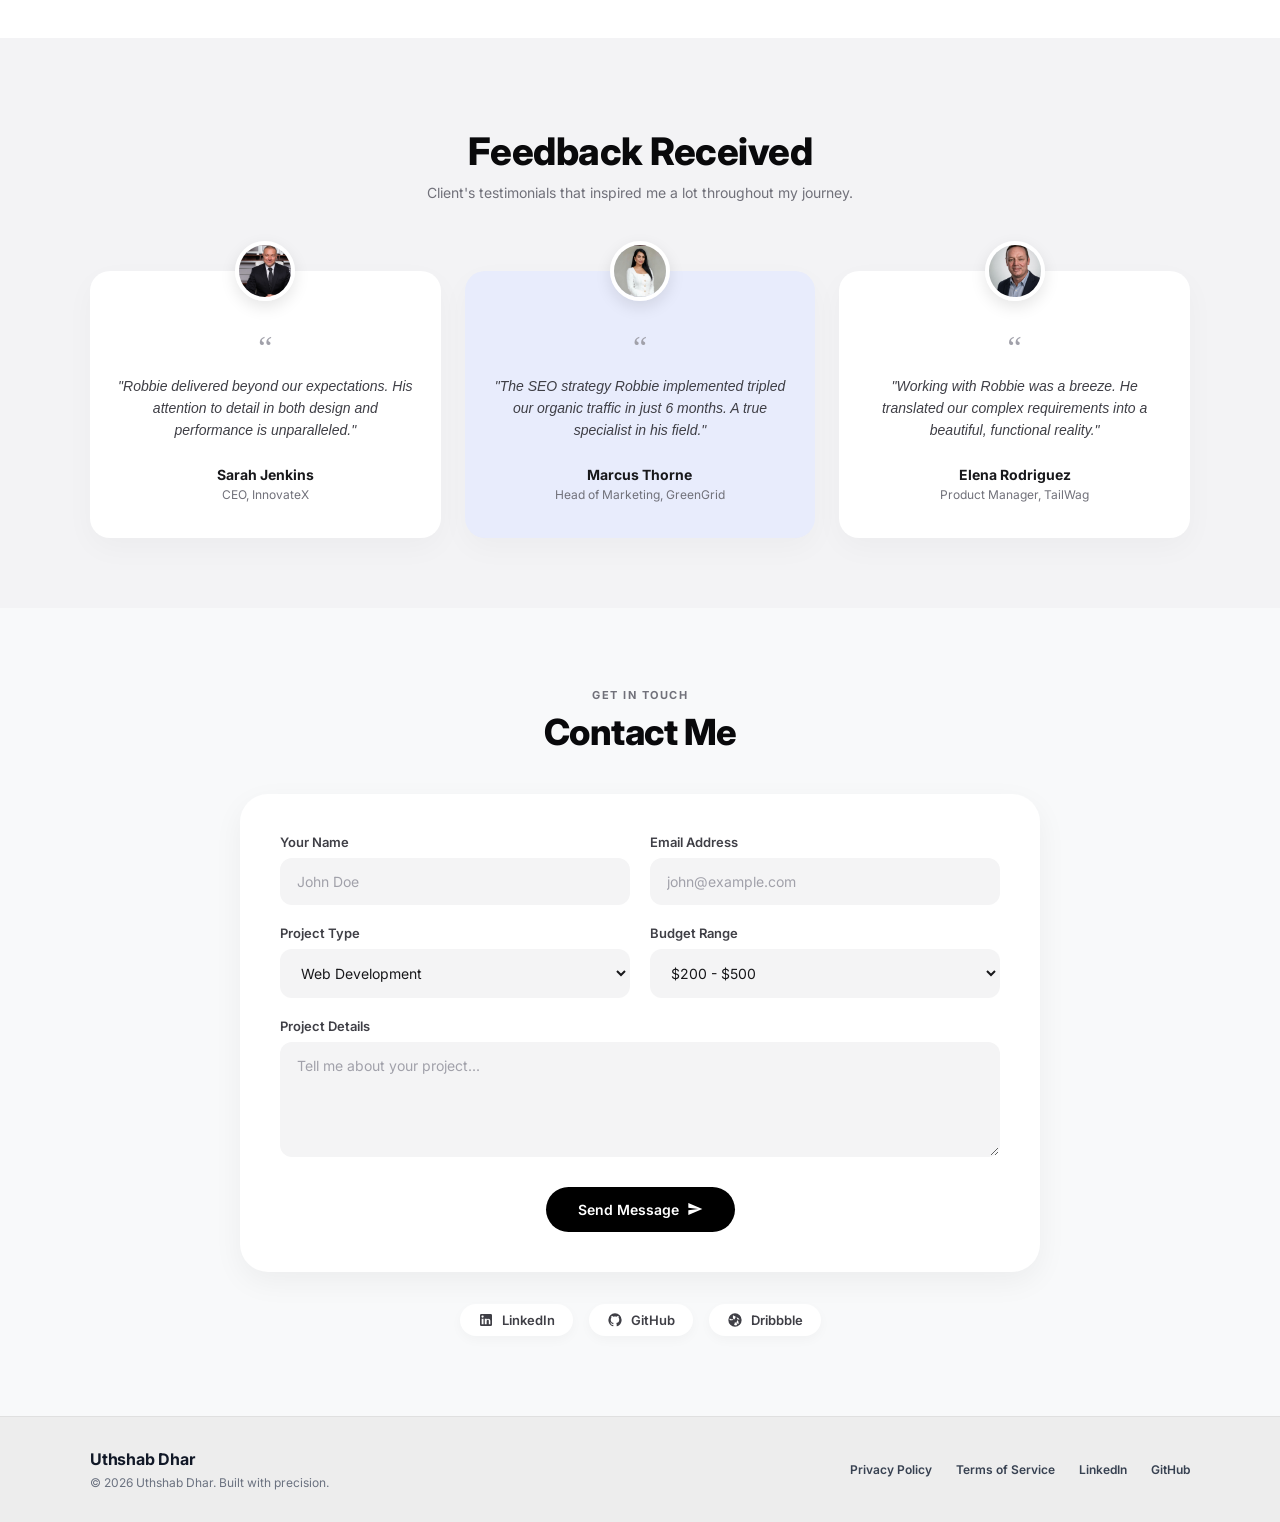
==== commit 9a189fef: "Updated contact section and styles" ====
--- a/index.html
+++ b/index.html
@@ -216,18 +216,18 @@
       <!-- Project Card 1 -->
       <div class="project-card">
         <div class="image-wrapper">
-          <img src="path-to-your-image1.jpg" alt="NeoBoutique" />
+          <img src="/Image_ icons/project 1.webp" alt="labianca" />
         </div>
         <div class="project-info">
           <span class="project-category">UI/UX DESIGN</span>
-          <h3 class="project-title">NeoBoutique: Luxury Fashion Ecosystem</h3>
+          <h3 class="project-title"> Luxury Restaurent website </h3>
         </div>
       </div>
 
       <!-- Project Card 2 -->
       <div class="project-card">
         <div class="image-wrapper">
-          <img src="path-to-your-image2.jpg" alt="FinStream" />
+          <img src="/Image_ icons/Project 2.webp" alt="loftyloo" />
         </div>
         <div class="project-info">
           <span class="project-category">WEB DEVELOPMENT</span>
@@ -238,7 +238,7 @@
       <!-- Project Card 3 -->
       <div class="project-card">
         <div class="image-wrapper">
-          <img src="path-to-your-image3.jpg" alt="EcoVault" />
+          <img src="/Image_ icons/project 3.webp" alt="" />
         </div>
         <div class="project-info">
           <span class="project-category">SEO & STRATEGY</span>
@@ -249,7 +249,7 @@
       <!-- Project Card 4 -->
       <div class="project-card">
         <div class="image-wrapper">
-          <img src="path-to-your-image4.jpg" alt="TailWag" />
+          <img src="/Image_ icons/project 4.webp" alt="TailWag" />
         </div>
         <div class="project-info">
           <span class="project-category">BRAND IDENTITY</span>
@@ -279,7 +279,7 @@
       <!-- Card 1 -->
       <div class="testimonial-card">
         <div class="avatar-wrapper">
-          <img src="path-to-avatar1.jpg" alt="Sarah Jenkins" />
+          <img src="/Image_ icons/review 1.png" alt="labiandca" />
         </div>
         <div class="quote-mark">“</div>
         <p class="testimonial-text">
@@ -294,7 +294,7 @@
       <!-- Card 2 (Highlighted Soft Lavender) -->
       <div class="testimonial-card highlighted">
         <div class="avatar-wrapper">
-          <img src="path-to-avatar2.jpg" alt="Marcus Thorne" />
+          <img src="/Image_ icons/review 2.png" alt="Marcus Thorne" />
         </div>
         <div class="quote-mark">“</div>
         <p class="testimonial-text">
@@ -309,7 +309,7 @@
       <!-- Card 3 -->
       <div class="testimonial-card">
         <div class="avatar-wrapper">
-          <img src="path-to-avatar3.jpg" alt="Elena Rodriguez" />
+          <img src="/Image_ icons/review 3.png" alt="Elena Rodriguez" />
         </div>
         <div class="quote-mark">“</div>
         <p class="testimonial-text">
@@ -365,9 +365,9 @@
           <div class="form-group">
             <label for="budget">Budget Range</label>
             <select id="budget">
-              <option value="5k-10k">$5k - $10k</option>
-              <option value="10k-20k">$10k - $20k</option>
-              <option value="20k+">$20k+</option>
+              <option value="5k-10k">$200 - $500</option>
+              <option value="10k-20k">$500 - $1000</option>
+              <option value="20k+">$1000+</option>
             </select>
           </div>
         </div>
@@ -392,7 +392,7 @@
     </div>
 
     <!-- Social Links -->
-    <div class="social-links">
+    <!-- <div class="social-links">
       <a href="#" class="social-btn">
         <span class="social-icon">💼</span> LinkedIn
       </a>
@@ -402,7 +402,32 @@
       <a href="#" class="social-btn">
         <span class="social-icon">🏀</span> Dribbble
       </a>
-    </div>
+    </div> -->
+    <div class="social-links">
+  <!-- LinkedIn -->
+  <a href="#" class="social-btn">
+    <svg class="social-icon" xmlns="http://www.w3.org/2000/svg" width="16" height="16" viewBox="0 0 24 24" fill="currentColor">
+      <path d="M19 3a2 2 0 0 1 2 2v14a2 2 0 0 1-2 2H5a2 2 0 0 1-2-2V5a2 2 0 0 1 2-2h14m-.5 15.5v-5.3a3.26 3.26 0 0 0-3.26-3.26c-.85 0-1.84.52-2.28 1.3v-1.11h-2.79v8.37h2.79v-4.93c0-1.3.7-2.1 1.8-2.1 1.05 0 1.45.74 1.45 2.1v4.93h2.79M6.88 8.56a1.68 1.68 0 0 0 1.68-1.68c0-.93-.75-1.69-1.68-1.69a1.69 1.69 0 0 0-1.69 1.69c0 .93.76 1.68 1.69 1.68m1.39 9.94v-8.37H5.5v8.37h2.77z"/>
+    </svg>
+    LinkedIn
+  </a>
+
+  <!-- GitHub -->
+  <a href="#" class="social-btn">
+    <svg class="social-icon" xmlns="http://www.w3.org/2000/svg" width="16" height="16" viewBox="0 0 24 24" fill="currentColor">
+      <path d="M12 2A10 10 0 0 0 2 12c0 4.42 2.87 8.17 6.84 9.5.5.08.66-.23.66-.5v-1.69c-2.77.6-3.36-1.34-3.36-1.34-.46-1.16-1.11-1.47-1.11-1.47-.91-.62.07-.6.07-.6 1 .07 1.53 1.03 1.53 1.03.87 1.52 2.34 1.07 2.91.83.1-.65.35-1.09.63-1.34-2.22-.25-4.55-1.11-4.55-4.92 0-1.11.38-2 1.03-2.71-.1-.25-.45-1.29.1-2.64 0 0 .84-.27 2.75 1.02.79-.22 1.65-.33 2.5-.33.85 0 1.71.11 2.5.33 1.91-1.29 2.75-1.02 2.75-1.02.55 1.35.2 2.39.1 2.64.65.71 1.03 1.6 1.03 2.71 0 3.82-2.34 4.66-4.57 4.91.36.31.69.92.69 1.85V21c0 .27.16.59.67.5C19.14 20.16 22 16.42 22 12A10 10 0 0 0 12 2z"/>
+    </svg>
+    GitHub
+  </a>
+
+  <!-- Dribbble -->
+  <a href="#" class="social-btn">
+    <svg class="social-icon" xmlns="http://www.w3.org/2000/svg" width="16" height="16" viewBox="0 0 24 24" fill="currentColor">
+      <path d="M12 2a10 10 0 1 0 10 10A10 10 0 0 0 12 2zm6.93 9.07a8.27 8.27 0 0 1-3.31-.22 16.7 16.7 0 0 0-1.4-2.88 8.42 8.42 0 0 1 4.71 3.10zM12 3.82a8.25 8.25 0 0 1 4.31 1.21 18.7 18.7 0 0 0-4.14-2.21A8.2 8.2 0 0 1 12 3.82zM8.9 4.88a16.8 16.8 0 0 1 4.23 2.21 14.8 14.8 0 0 1-2.6 4.7 8.27 8.27 0 0 1-1.63-6.91zM3.82 12a8.2 8.2 0 0 1 .37-2.42 10.1 10.1 0 0 0 5 1.39 12.3 12.3 0 0 0-.25 1.03A8.27 8.27 0 0 1 3.82 12zm1.25 2.18a6.5 6.5 0 0 0 4.1 3.83A14.6 14.6 0 0 1 10.5 13a10.8 10.8 0 0 1-5.43 1.18zm8.68 5.92a8.28 8.28 0 0 1-3.21-.65 12.9 12.9 0 0 0 1.25-4.22 14.8 14.8 0 0 0 4.37 1.48 8.3 8.3 0 0 1-2.41 3.39zm3.8-2.12a16.6 16.6 0 0 1-4.2-1.43 13.1 13.1 0 0 0 2.45-4.38 8.3 8.3 0 0 1 1.75 5.81z"/>
+    </svg>
+    Dribbble
+  </a>
+</div>
 
   </div>
 </section>
--- a/style.css
+++ b/style.css
@@ -676,14 +676,14 @@
   margin-bottom: 8px;
 }
 
-/* Adds the small horizontal line next to MY RECENT WORKS */
+/* Adds the small horizontal line next to MY RECENT WORKS
 .sub-heading::before {
   content: '';
   display: inline-block;
-  width: 20px;
+  width: 200px;
   height: 2px;
   background-color: #71717a;
-}
+} */
 
 .section-title {
   font-size: 36px;
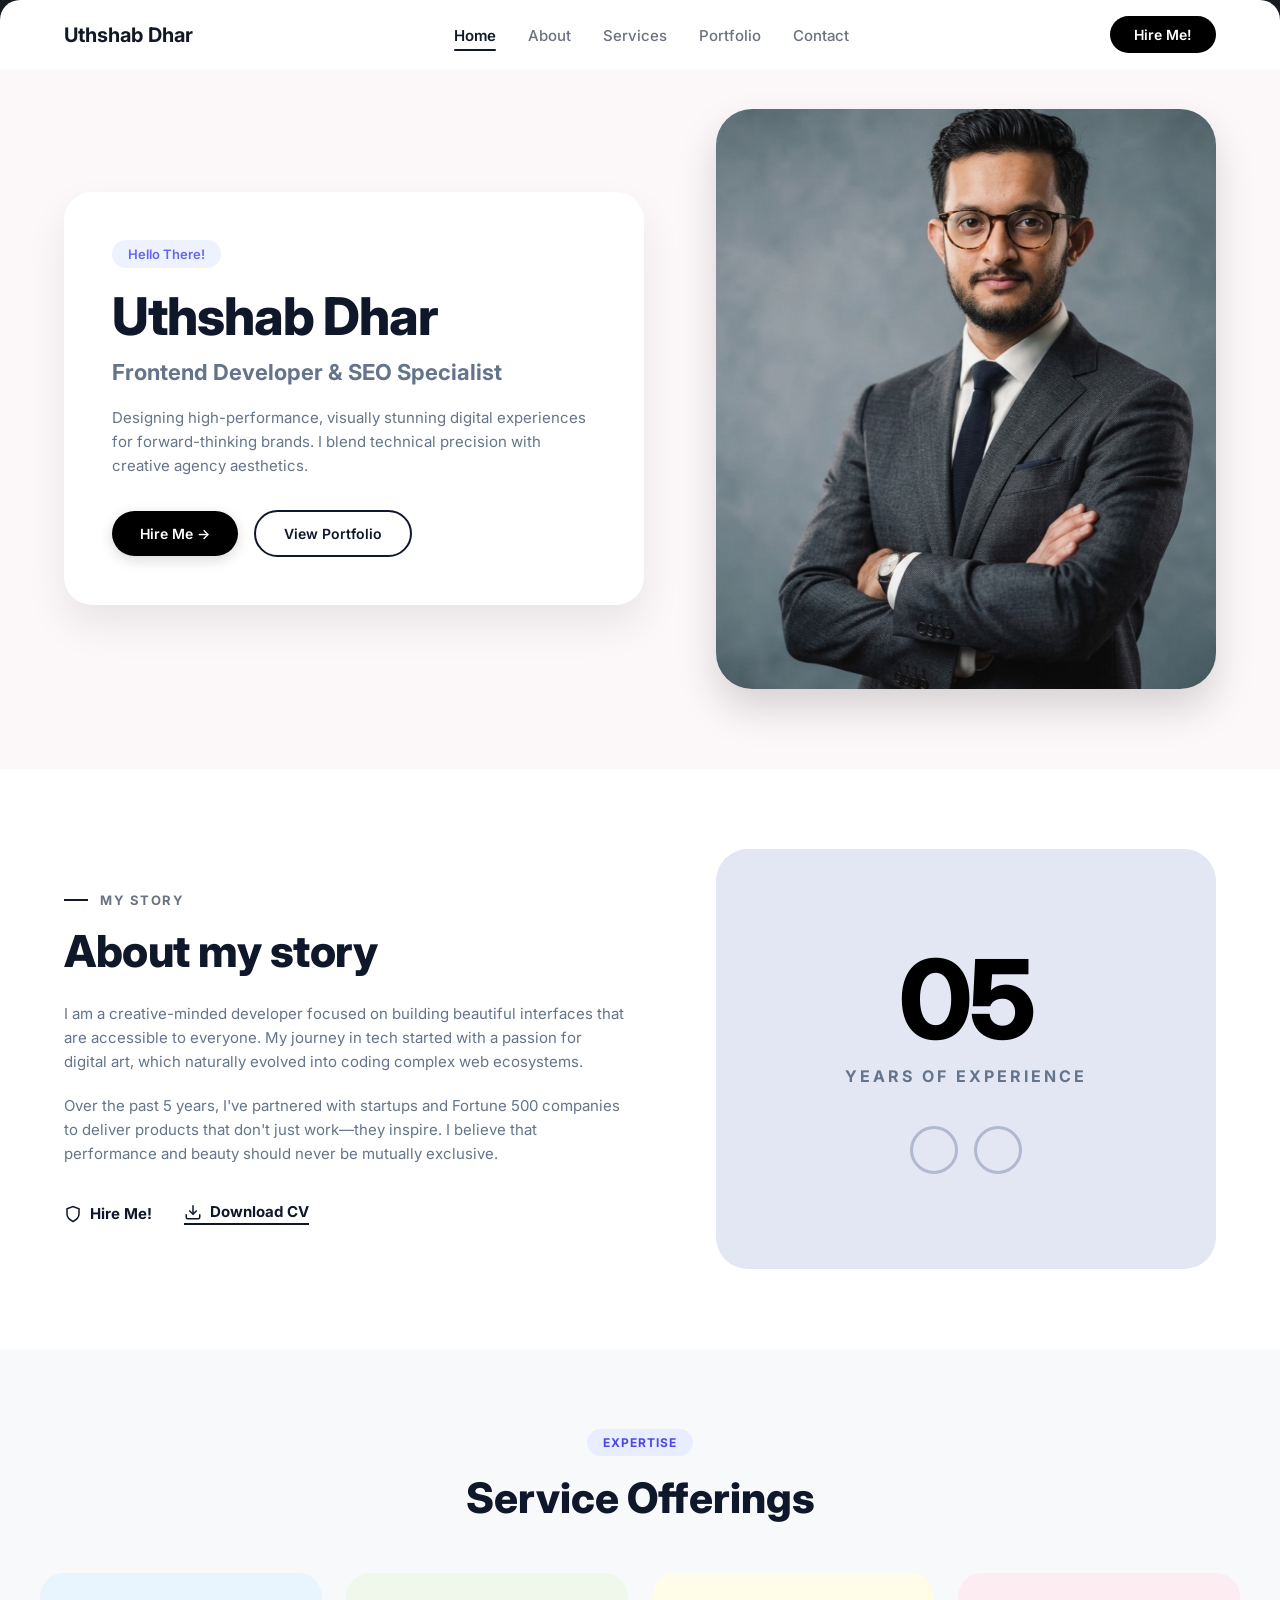
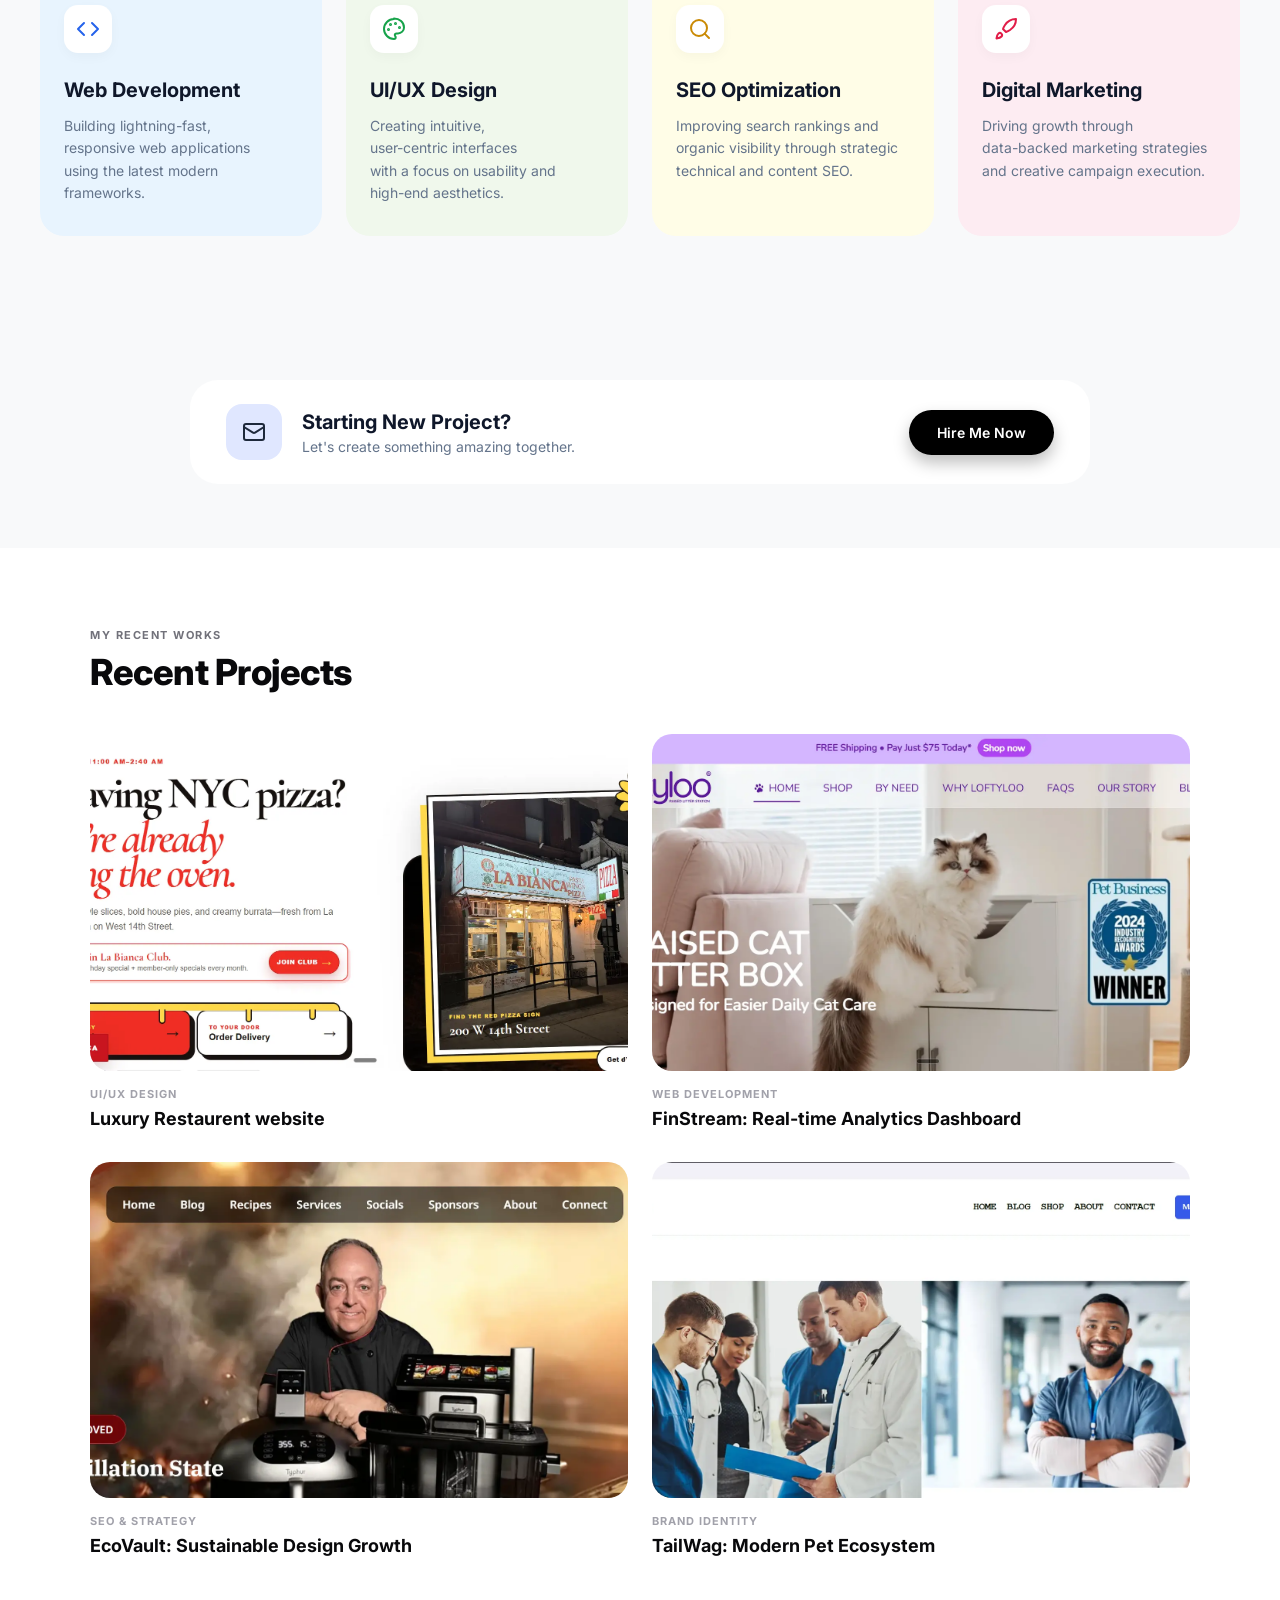
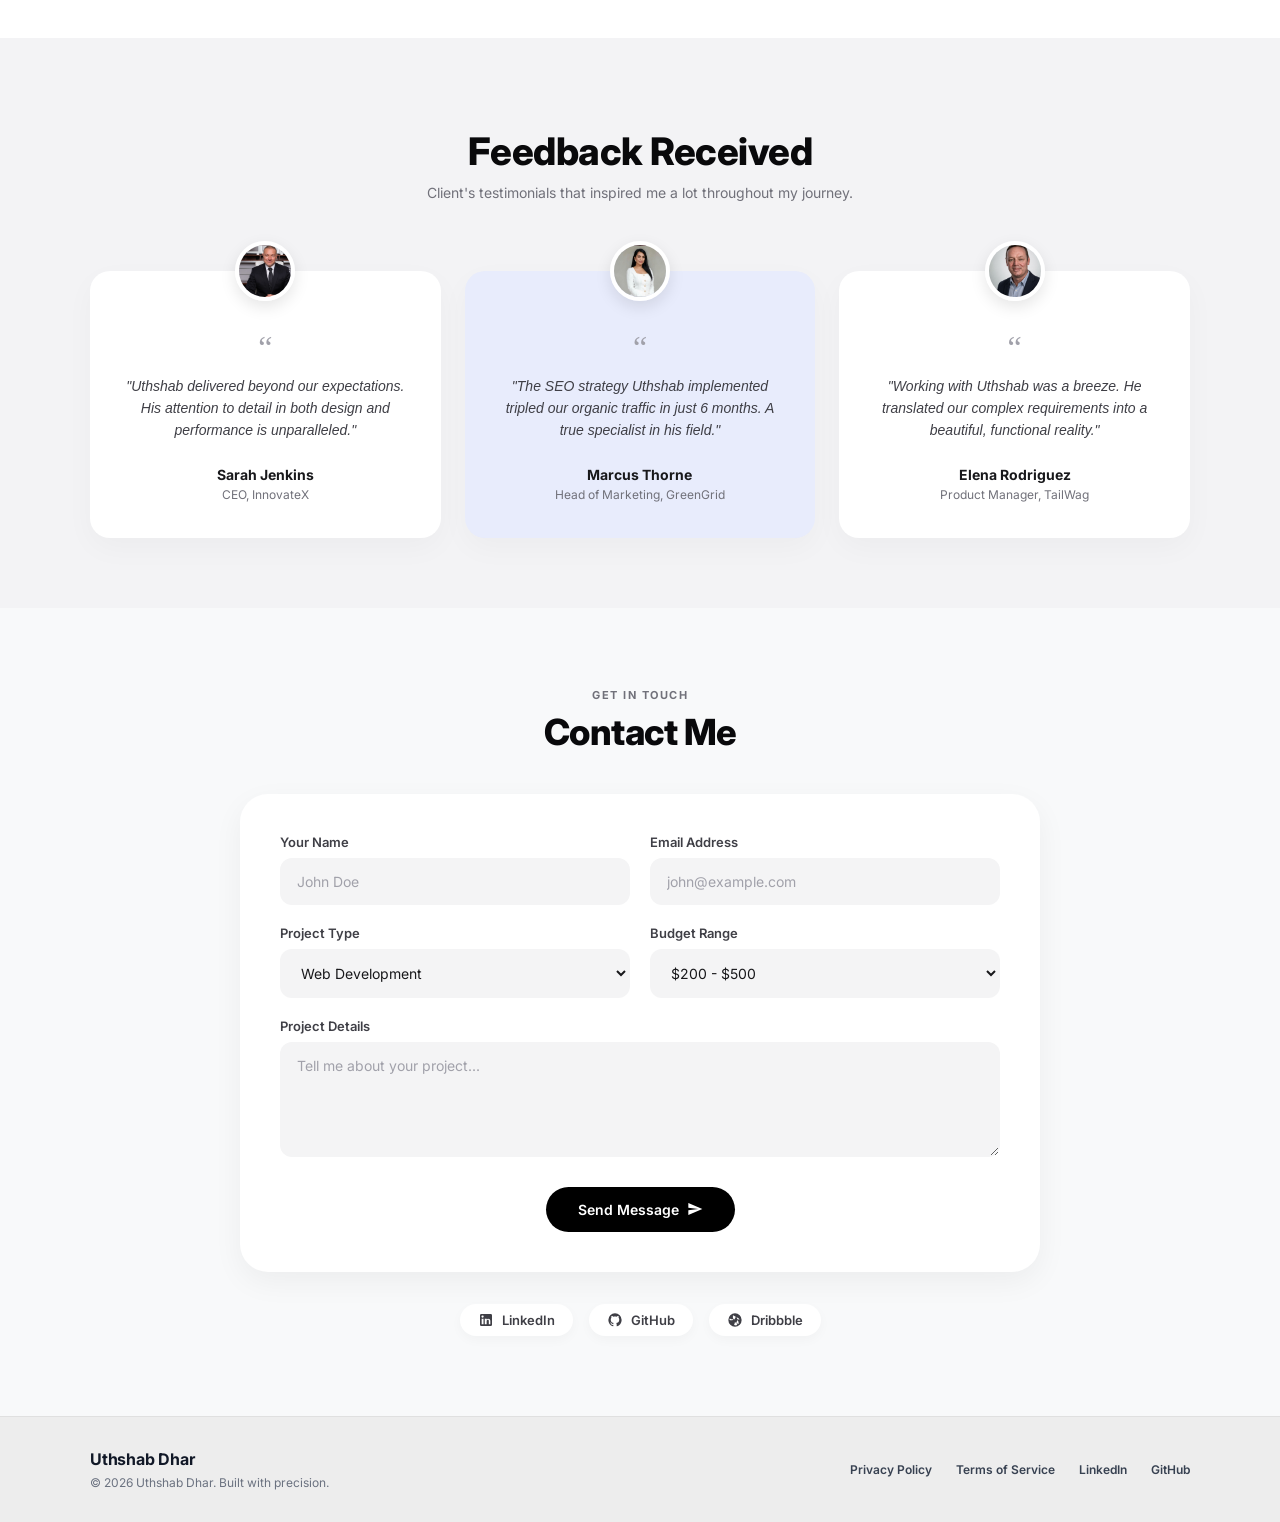
==== commit b8445f49: "imporve button and all ancore links" ====
--- a/index.html
+++ b/index.html
@@ -4,22 +4,22 @@
     <meta charset="UTF-8">
     <meta name="viewport" content="width=device-width, initial-scale=1.0">
     <title>Uthshsab Dhar</title>
-    <link rel="stylesheet" href="/style.css">
+    <link rel="stylesheet" href="style.css">
 </head>
 <body>
   <!-- nav start -->
     <header class="navbar-container">
   <nav class="navbar">
     <!-- Brand / Name Logo -->
-    <a href="#" class="logo">Uthshab Dhar</a>
+    <a href="#hero-id" class="logo">Uthshab Dhar</a>
 
     <!-- Navigation Links -->
     <ul class="nav-links">
-      <li><a href="#" class="nav-link active">Home</a></li>
-      <li><a href="#" class="nav-link">About</a></li>
-      <li><a href="#" class="nav-link">Services</a></li>
-      <li><a href="#" class="nav-link">Portfolio</a></li>
-      <li><a href="#" class="nav-link">Contact</a></li>
+      <li><a href="#hero-id" class="nav-link active">Home</a></li>
+      <li><a href="#my-story" class="nav-link">About</a></li>
+      <li><a href="#expertise" class="nav-link">Services</a></li>
+      <li><a href="#portfolio" class="nav-link">Portfolio</a></li>
+      <li><a href="#contact" class="nav-link">Contact</a></li>
     </ul>
 
     <!-- Action Button -->
@@ -29,7 +29,7 @@
 <!-- nav part end -->
 
 <!-- hero section start -->
-<section class="hero-section">
+<section class="hero-section" id="hero-id">
   <div class="hero-container">
     
     <!-- Left Floating Content Card -->
@@ -56,7 +56,7 @@
 
     <!-- Right Image Card -->
     <div class="hero-image-wrapper">
-      <img src="/Image_ icons/Uthshab portfolio.jpg" alt="Uthshab Dhar" class="hero-img" />
+      <img src="Image_ icons/Uthshab portfolio.jpg" alt="Uthshab Dhar" class="hero-img" />
     </div>
 
   </div>
@@ -65,7 +65,7 @@
 <!-- hero section end -->
 
 <!--  My story start -->
-  <section class="about-section">
+  <section class="about-section" id="my-story">
   <div class="about-container">
     
     <!-- Left Column: Story Content -->
@@ -91,7 +91,7 @@
           <svg width="18" height="18" viewBox="0 0 24 24" fill="none" stroke="currentColor" stroke-width="2"><path d="M12 22s8-4 8-10V5l-8-3-8 3v7c0 6 8 10 8 10z"/></svg>
           Hire Me!
         </a>
-        <a href="cv.pdf" download class="action-btn download-link">
+        <a href="Image_ icons/SEO expert & Content Writing.pdf" download class="action-btn download-link">
           <svg width="18" height="18" viewBox="0 0 24 24" fill="none" stroke="currentColor" stroke-width="2"><path d="M21 15v4a2 2 0 0 1-2 2H5a2 2 0 0 1-2-2v-4"/><polyline points="7 10 12 15 17 10"/><line x1="12" y1="15" x2="12" y2="3"/></svg>
           Download CV
         </a>
@@ -113,7 +113,7 @@
 <!--  My story end -->
 
 <!-- Expertise card start  -->
-<section class="services-section">
+<section class="services-section" id="expertise">
   <!-- Section Badge & Header -->
   <div class="services-header">
     <span class="badge">EXPERTISE</span>
@@ -202,7 +202,7 @@
 <!-- CTA Banner End -->
  <!-- Recent Project Section start  -->
 
- <section class="recent-projects-section">
+ <section class="recent-projects-section" id="portfolio">
   <div class="projects-container">
     <!-- Subtitle & Heading -->
     <div class="section-header">
@@ -216,7 +216,7 @@
       <!-- Project Card 1 -->
       <div class="project-card">
         <div class="image-wrapper">
-          <img src="/Image_ icons/project 1.webp" alt="labianca" />
+          <img src="Image_ icons/project 1.webp" alt="labianca" />
         </div>
         <div class="project-info">
           <span class="project-category">UI/UX DESIGN</span>
@@ -227,7 +227,7 @@
       <!-- Project Card 2 -->
       <div class="project-card">
         <div class="image-wrapper">
-          <img src="/Image_ icons/Project 2.webp" alt="loftyloo" />
+          <img src="Image_ icons/Project 2.webp" alt="loftyloo" />
         </div>
         <div class="project-info">
           <span class="project-category">WEB DEVELOPMENT</span>
@@ -238,7 +238,7 @@
       <!-- Project Card 3 -->
       <div class="project-card">
         <div class="image-wrapper">
-          <img src="/Image_ icons/project 3.webp" alt="" />
+          <img src="Image_ icons/project 3.webp" alt="" />
         </div>
         <div class="project-info">
           <span class="project-category">SEO & STRATEGY</span>
@@ -249,7 +249,7 @@
       <!-- Project Card 4 -->
       <div class="project-card">
         <div class="image-wrapper">
-          <img src="/Image_ icons/project 4.webp" alt="TailWag" />
+          <img src="Image_ icons/project 4.webp" alt="TailWag" />
         </div>
         <div class="project-info">
           <span class="project-category">BRAND IDENTITY</span>
@@ -279,11 +279,11 @@
       <!-- Card 1 -->
       <div class="testimonial-card">
         <div class="avatar-wrapper">
-          <img src="/Image_ icons/review 1.png" alt="labiandca" />
+          <img src="Image_ icons/review 1.png" alt="labiandca" />
         </div>
         <div class="quote-mark">“</div>
         <p class="testimonial-text">
-          "Robbie delivered beyond our expectations. His attention to detail in both design and performance is unparalleled."
+          "Uthshab delivered beyond our expectations. His attention to detail in both design and performance is unparalleled."
         </p>
         <div class="client-info">
           <h4 class="client-name">Sarah Jenkins</h4>
@@ -294,11 +294,11 @@
       <!-- Card 2 (Highlighted Soft Lavender) -->
       <div class="testimonial-card highlighted">
         <div class="avatar-wrapper">
-          <img src="/Image_ icons/review 2.png" alt="Marcus Thorne" />
+          <img src="Image_ icons/review 2.png" alt="Marcus Thorne" />
         </div>
         <div class="quote-mark">“</div>
         <p class="testimonial-text">
-          "The SEO strategy Robbie implemented tripled our organic traffic in just 6 months. A true specialist in his field."
+          "The SEO strategy Uthshab implemented tripled our organic traffic in just 6 months. A true specialist in his field."
         </p>
         <div class="client-info">
           <h4 class="client-name">Marcus Thorne</h4>
@@ -309,11 +309,11 @@
       <!-- Card 3 -->
       <div class="testimonial-card">
         <div class="avatar-wrapper">
-          <img src="/Image_ icons/review 3.png" alt="Elena Rodriguez" />
+          <img src="Image_ icons/review 3.png" alt="Elena Rodriguez" />
         </div>
         <div class="quote-mark">“</div>
         <p class="testimonial-text">
-          "Working with Robbie was a breeze. He translated our complex requirements into a beautiful, functional reality."
+          "Working with Uthshab was a breeze. He translated our complex requirements into a beautiful, functional reality."
         </p>
         <div class="client-info">
           <h4 class="client-name">Elena Rodriguez</h4>
@@ -327,7 +327,7 @@
  <!-- Feedback Section  End -->
 
  <!-- Contact Section start  -->
-  <section class="contact-section">
+  <section class="contact-section" id="contact">
   <div class="contact-container">
     
     <!-- Section Header -->
@@ -462,4 +462,4 @@
  
 
 </body>
-</html>+</html>
--- a/style.css
+++ b/style.css
@@ -227,7 +227,7 @@
 
 .hero-img {
   width: 100%;
-  height: 100%;
+  height: auto;
   object-fit: cover;
   border-radius: 36px;
   box-shadow: 0 20px 40px rgba(0, 0, 0, 0.15);
@@ -1120,4 +1120,73 @@
     gap: 16px;
   }
 }
-/*  Footer Section end */+/*  Footer Section end */
+
+/* =========================
+   MOBILE RESPONSIVE
+   ========================= */
+
+@media (max-width: 768px) {
+
+    /* Navbar */
+    .navbar {
+        padding: 14px 20px;
+    }
+
+    .nav-links {
+        display: none;
+    }
+
+    .btn-primary {
+        display: none;
+    }
+
+    .logo {
+        font-size: 18px;
+    }
+
+
+    /* Hero */
+    .hero-section {
+        padding: 24px 16px 50px;
+    }
+
+    .hero-container {
+        width: 100%;
+        gap: 24px;
+    }
+
+    .hero-card {
+        width: 100%;
+        padding: 28px 24px;
+        border-radius: 22px;
+    }
+
+    .hero-title {
+        font-size: 36px;
+        line-height: 1.1;
+    }
+
+    .hero-subtitle {
+        font-size: 18px;
+    }
+
+    .hero-description {
+        font-size: 14px;
+    }
+
+    .hero-cta-group {
+        flex-wrap: wrap;
+    }
+
+    .hero-image-wrapper {
+        width: 100%;
+    }
+
+    .hero-img {
+        width: 100%;
+        height: auto;
+        aspect-ratio: 4 / 5;
+        object-fit: cover;
+    }
+}
